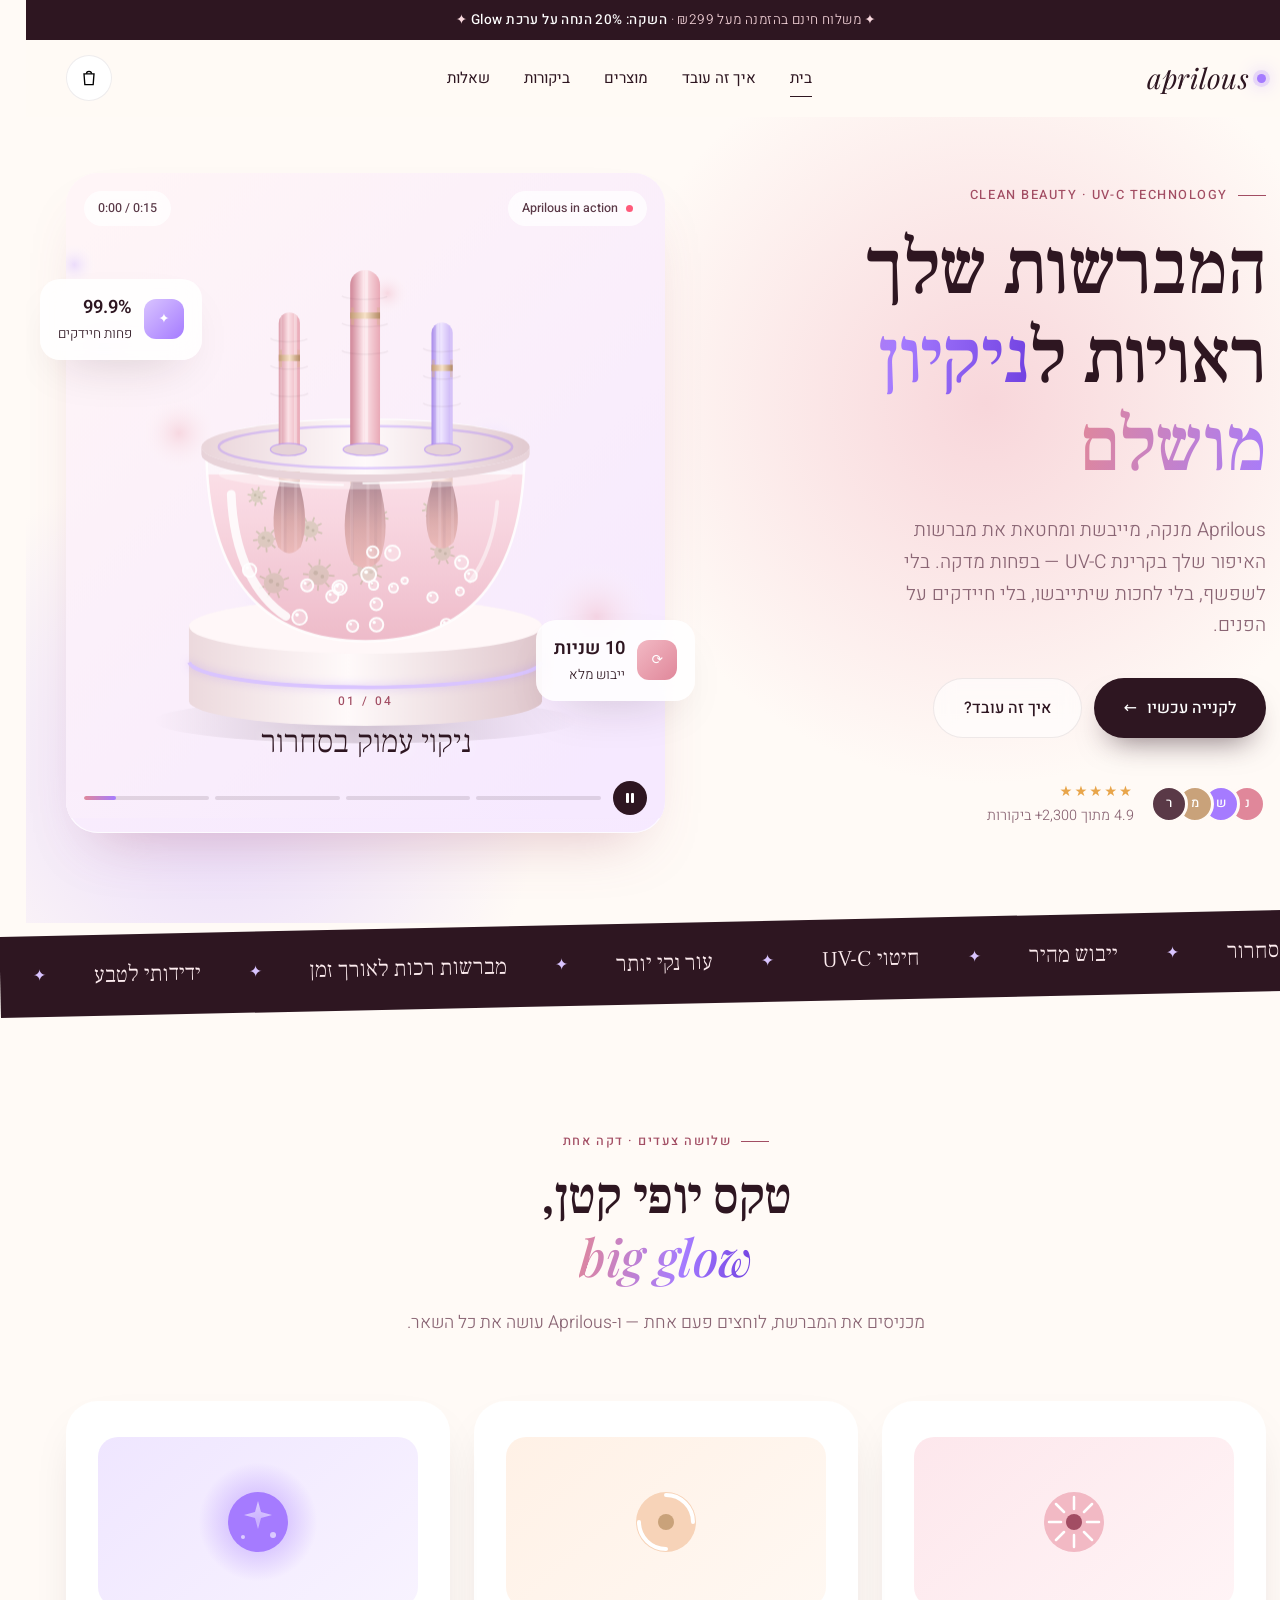
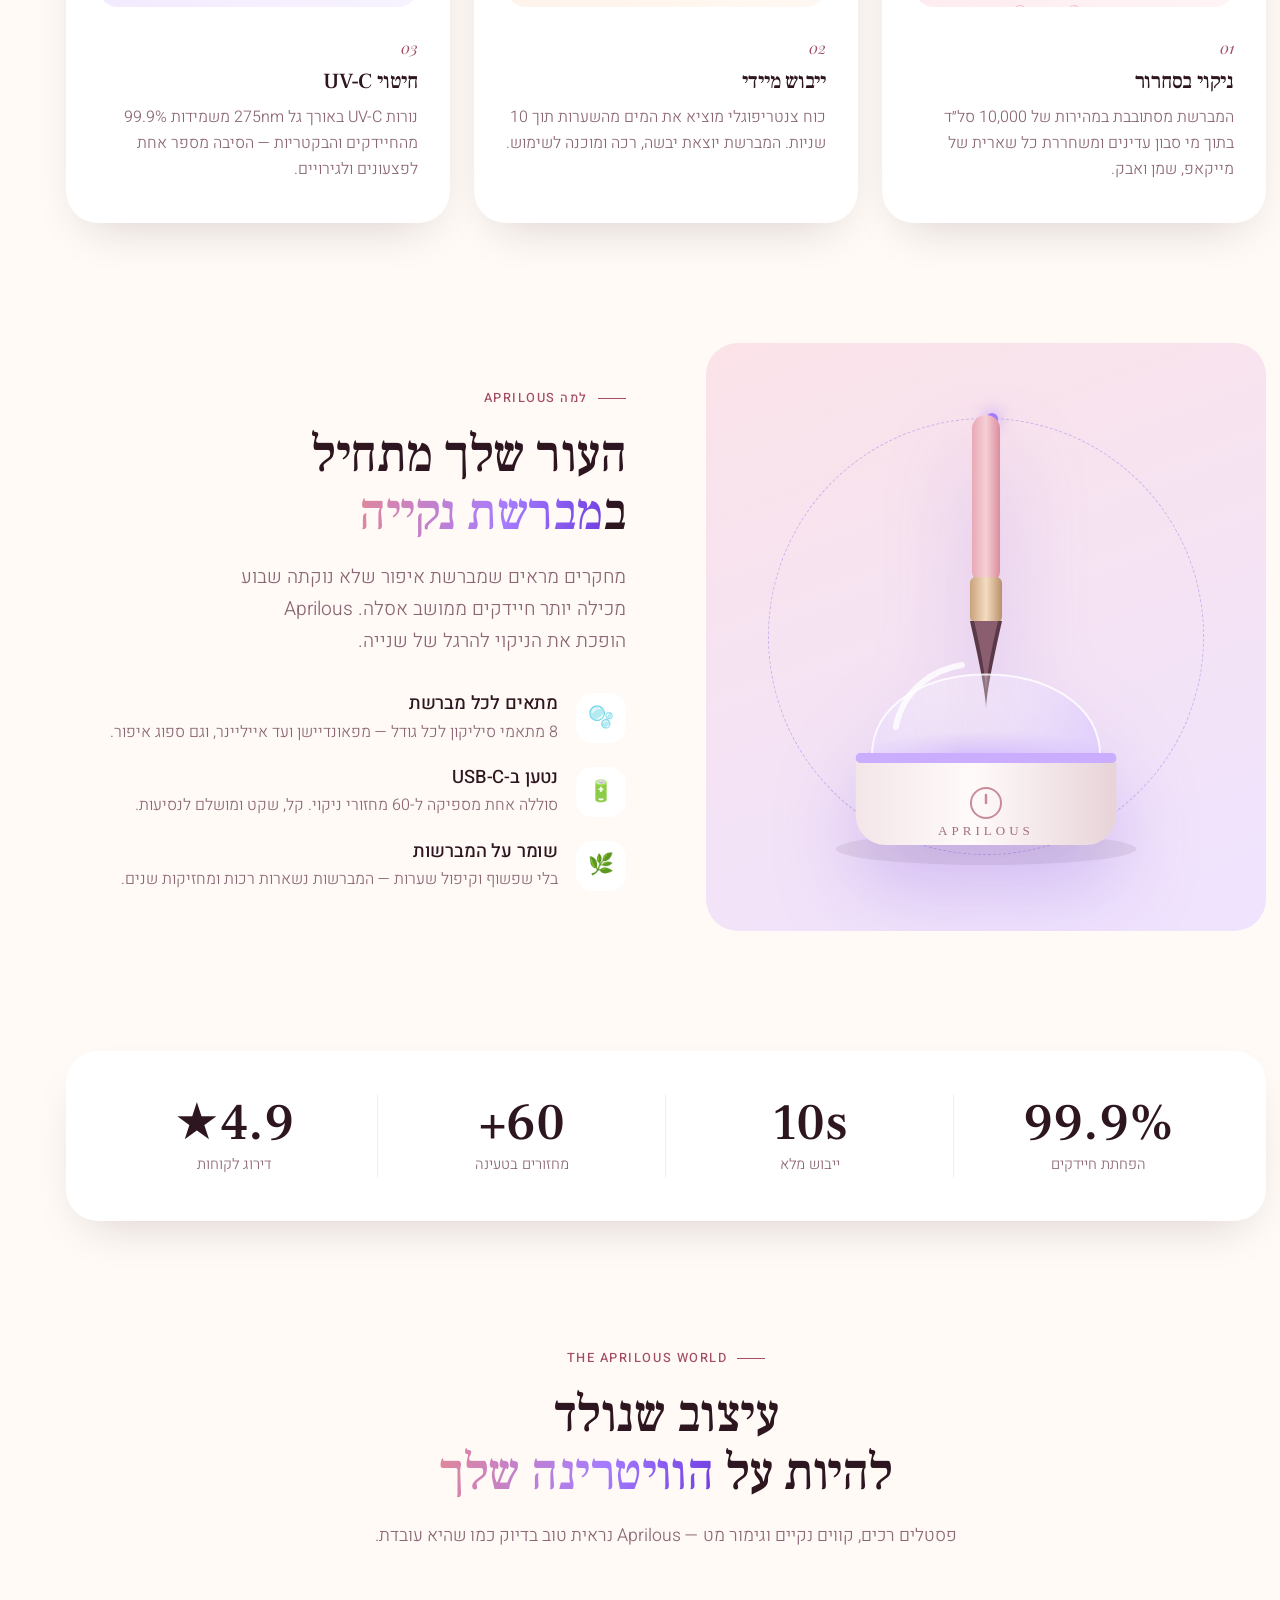
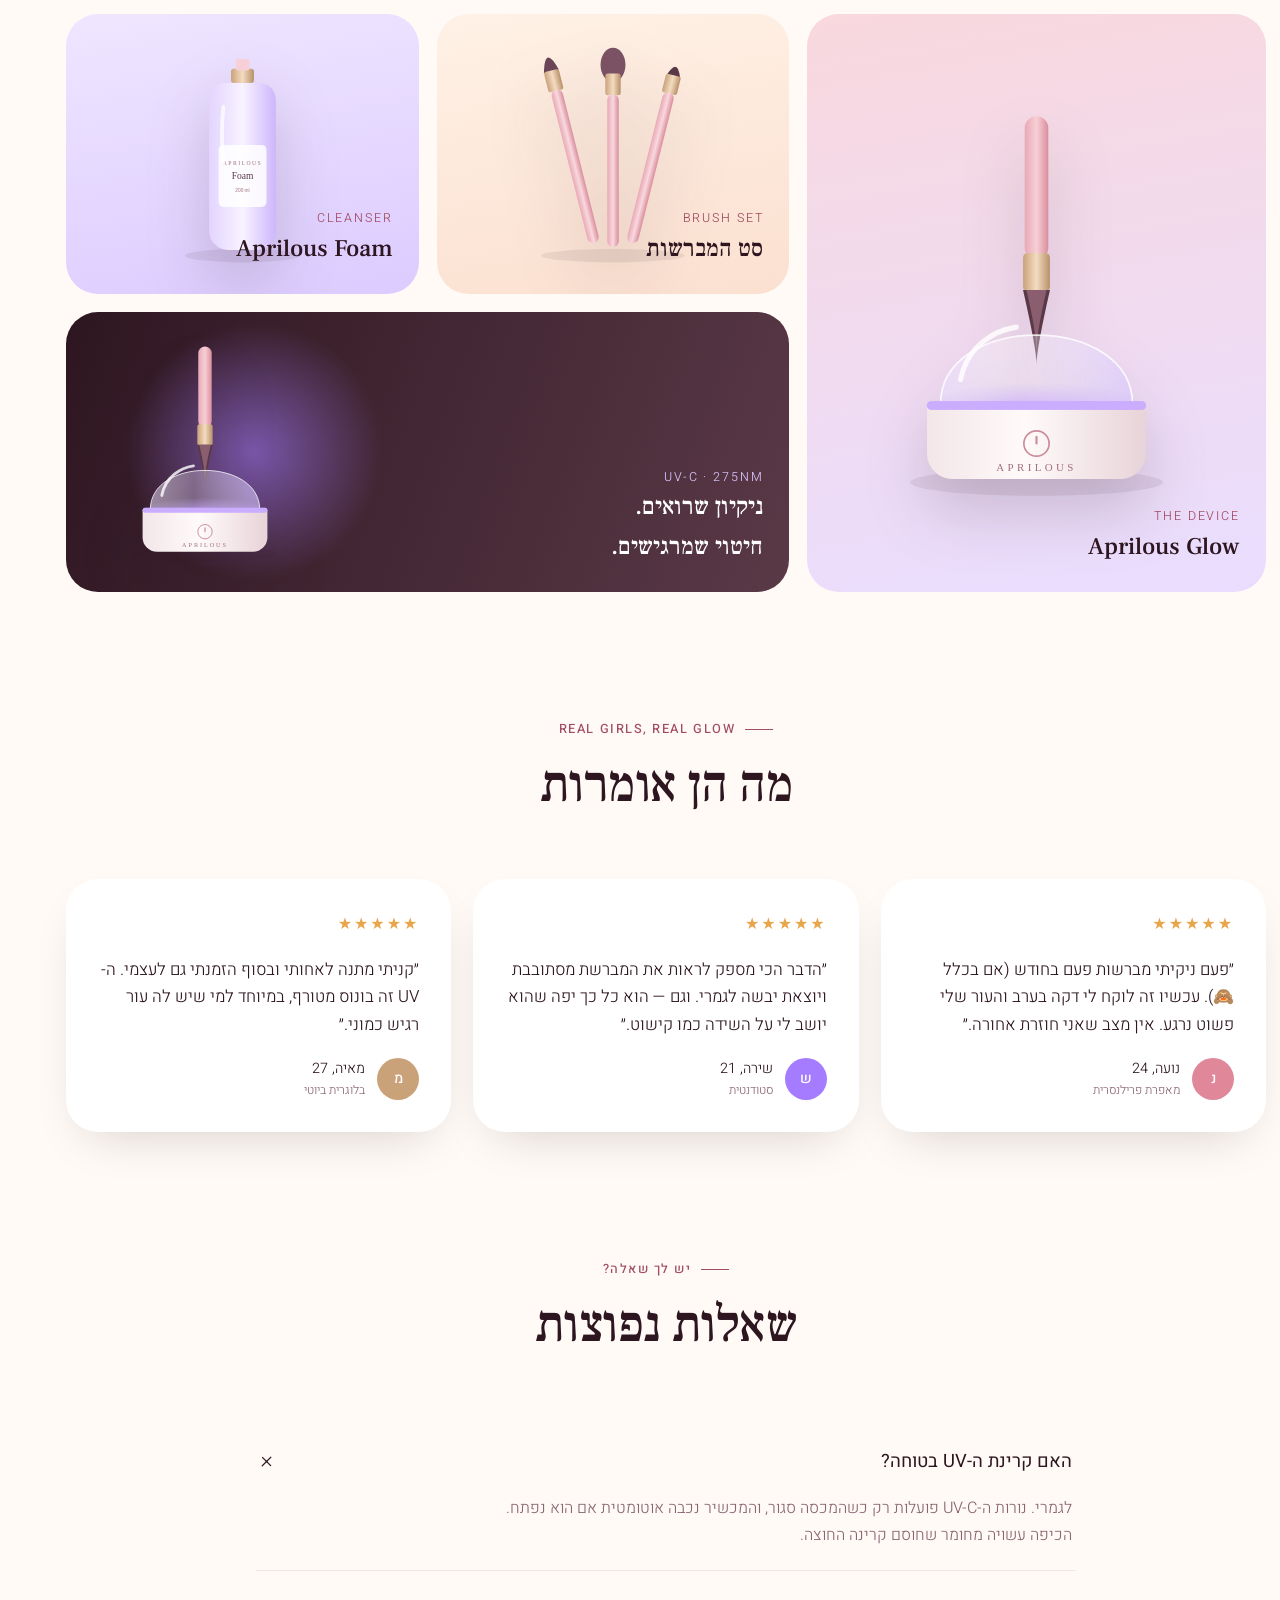
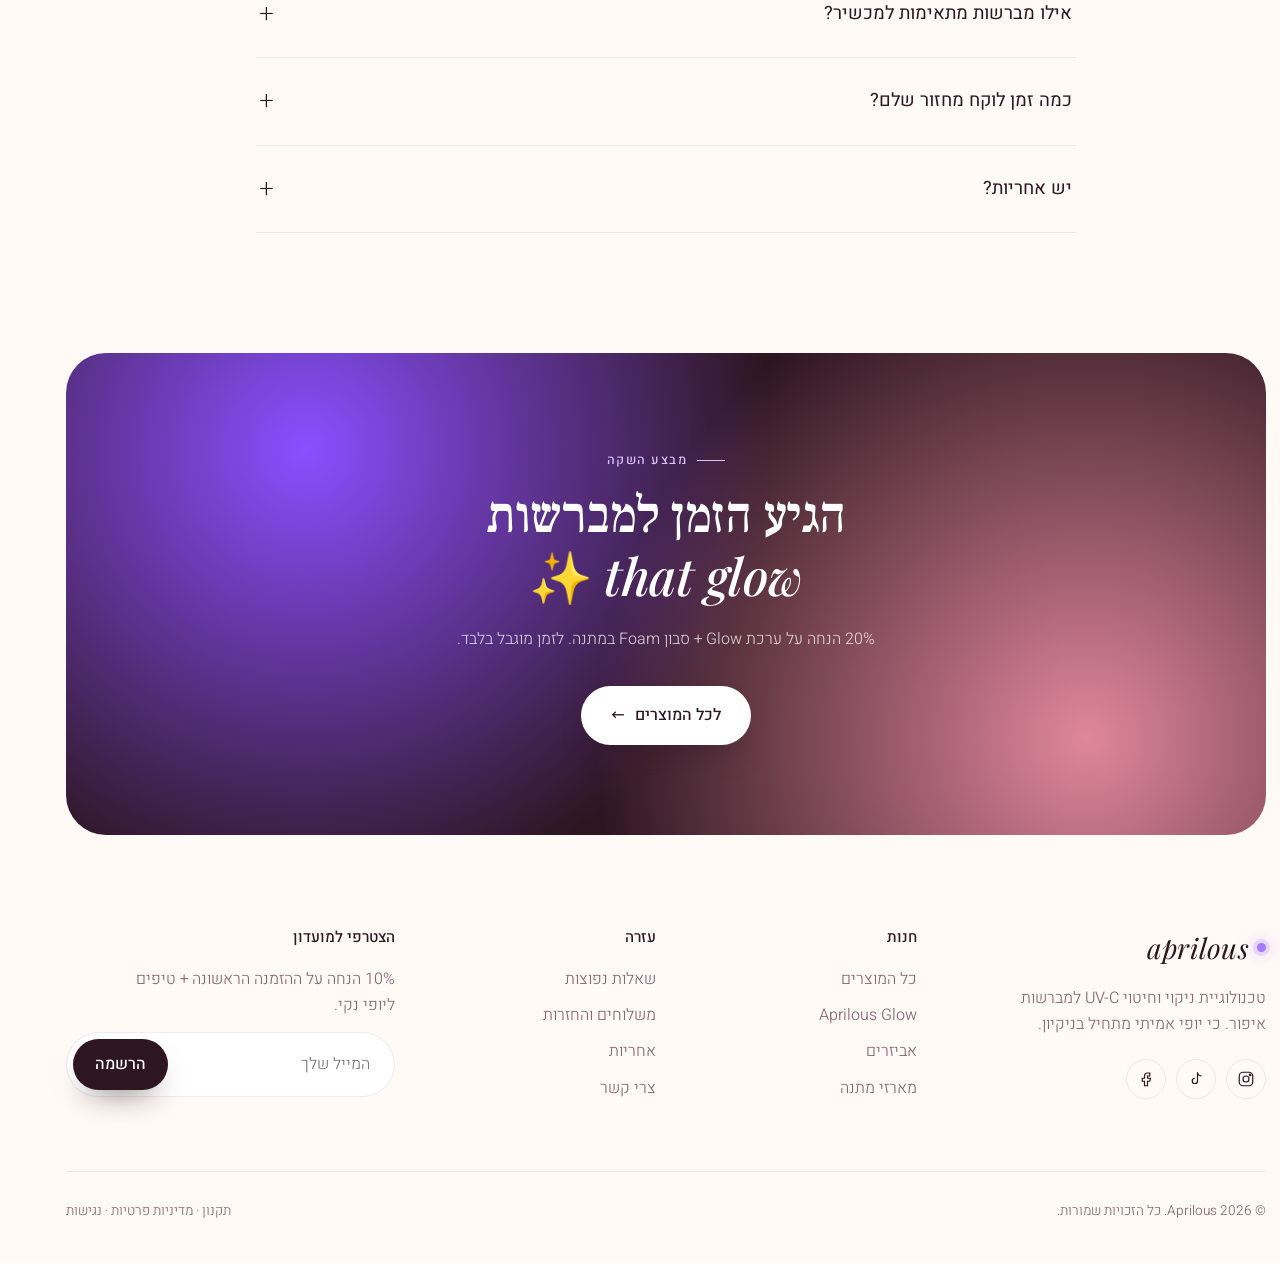
==== index.html @ 26a60d31 "Build Aprilous brand website: home page with animated brush film, products page with cart Co-Authore" ====
<!doctype html>
<html lang="he" dir="rtl">
<head>
  <meta charset="utf-8">
  <meta name="viewport" content="width=device-width, initial-scale=1">
  <title>Aprilous — ניקוי וחיטוי UV למברשות איפור</title>
  <meta name="description" content="Aprilous — המכשיר החכם שמנקה, מייבש ומחטא את מברשות האיפור שלך בקרינת UV-C תוך דקה. 99.9% פחות חיידקים, עור נקי וזוהר.">
  <meta name="theme-color" content="#fffaf6">
  <meta property="og:title" content="Aprilous — מברשות נקיות. עור זוהר.">
  <meta property="og:description" content="ניקוי, ייבוש וחיטוי UV-C למברשות האיפור שלך — בפחות מדקה.">
  <link rel="icon" href="data:image/svg+xml,<svg xmlns='http://www.w3.org/2000/svg' viewBox='0 0 32 32'><circle cx='16' cy='16' r='16' fill='%232e1621'/><text x='16' y='22' text-anchor='middle' font-family='Georgia' font-style='italic' font-size='18' fill='%23f9d8de'>a</text></svg>">
  <link rel="preconnect" href="https://fonts.googleapis.com">
  <link rel="preconnect" href="https://fonts.gstatic.com" crossorigin>
  <link href="https://fonts.googleapis.com/css2?family=Frank+Ruhl+Libre:wght@400;500;700&family=Heebo:wght@300;400;500;600&family=Playfair+Display:ital,wght@1,400;1,500&display=swap" rel="stylesheet">
  <link rel="stylesheet" href="assets/css/style.css">
</head>
<body>

  <div class="announce">✦ משלוח חינם בהזמנה מעל ₪299 · <strong>השקה: 20% הנחה על ערכת Glow</strong> ✦</div>

  <header class="nav">
    <div class="container nav-inner">
      <a href="index.html" class="logo" aria-label="Aprilous — דף הבית"><span class="logo-dot"></span>aprilous</a>
      <nav class="nav-links" aria-label="ניווט ראשי">
        <a href="index.html" aria-current="page">בית</a>
        <a href="#how">איך זה עובד</a>
        <a href="products.html">מוצרים</a>
        <a href="#reviews">ביקורות</a>
        <a href="#faq">שאלות</a>
      </nav>
      <div class="nav-actions">
        <button class="icon-btn" data-open-cart aria-label="פתיחת סל הקניות">
          <svg width="20" height="20" viewBox="0 0 24 24" fill="none" stroke="currentColor" stroke-width="1.6"><path d="M6 7h12l-1 13H7L6 7Z"/><path d="M9 7a3 3 0 0 1 6 0"/></svg>
          <span class="cart-count">0</span>
        </button>
        <button class="icon-btn menu-toggle" aria-label="תפריט" aria-expanded="false">
          <svg width="20" height="20" viewBox="0 0 24 24" fill="none" stroke="currentColor" stroke-width="1.6"><path d="M4 8h16M4 16h16"/></svg>
        </button>
      </div>
    </div>
  </header>

  <main>
    <!-- ================= HERO ================= -->
    <section class="hero">
      <div class="container hero-grid">
        <div class="hero-copy">
          <span class="eyebrow reveal">Clean beauty · UV-C technology</span>
          <h1 class="reveal d1">המברשות שלך<br>ראויות ל<span class="gradient-text">ניקיון מושלם</span></h1>
          <p class="lead reveal d2">Aprilous מנקה, מייבשת ומחטאת את מברשות האיפור שלך בקרינת UV-C — בפחות מדקה. בלי לשפשף, בלי לחכות שיתייבשו, בלי חיידקים על הפנים.</p>
          <div class="hero-cta reveal d3">
            <a href="products.html" class="btn btn-primary">לקנייה עכשיו <span class="arrow">←</span></a>
            <a href="#how" class="btn btn-ghost">איך זה עובד?</a>
          </div>
          <div class="hero-proof reveal d3">
            <div class="avatars">
              <span style="background:#e0879a">נ</span><span style="background:#a57bff">ש</span><span style="background:#c9a27a">מ</span><span style="background:#5a3947">ר</span>
            </div>
            <div><span class="stars">★★★★★</span><br>4.9 מתוך 2,300+ ביקורות</div>
          </div>
        </div>

        <div class="hero-visual reveal d2">
          <div class="player">
            <canvas id="heroFilm" aria-label="אנימציה: מברשות איפור מסתובבות בתוך מכשיר Aprilous — ניקוי, ייבוש וחיטוי UV" role="img"></canvas>
            <div class="player-top">
              <span class="chip"><span class="rec"></span>Aprilous in action</span>
              <span class="chip" id="filmTime" dir="ltr">0:00</span>
            </div>
            <div class="player-caption">
              <div class="step-no" dir="ltr">01 / 04</div>
              <div class="step-title">ניקוי עמוק בסחרור</div>
            </div>
            <div class="player-bar">
              <button class="play-btn" aria-label="השהיית הסרטון"></button>
              <div class="segments" dir="ltr">
                <button aria-label="שלב 1: ניקוי"><i></i></button>
                <button aria-label="שלב 2: ייבוש"><i></i></button>
                <button aria-label="שלב 3: חיטוי UV"><i></i></button>
                <button aria-label="שלב 4: מוכנה"><i></i></button>
              </div>
            </div>
          </div>
          <div class="float-card a"><span class="ico">✦</span><div><b>99.9%</b>פחות חיידקים</div></div>
          <div class="float-card b"><span class="ico">⟳</span><div><b>10 שניות</b>ייבוש מלא</div></div>
        </div>
      </div>
    </section>

    <div class="marquee" aria-hidden="true">
      <div class="marquee-track">
        <span>ניקוי בסחרור</span><span>ייבוש מהיר</span><span>חיטוי UV-C</span><span>עור נקי יותר</span><span>מברשות רכות לאורך זמן</span><span>ידידותי לטבע</span>
        <span>ניקוי בסחרור</span><span>ייבוש מהיר</span><span>חיטוי UV-C</span><span>עור נקי יותר</span><span>מברשות רכות לאורך זמן</span><span>ידידותי לטבע</span>
      </div>
    </div>

    <!-- ================= HOW IT WORKS ================= -->
    <section class="section" id="how">
      <div class="container">
        <div class="section-head reveal">
          <span class="eyebrow">שלושה צעדים · דקה אחת</span>
          <h2>טקס יופי קטן,<br><span class="latin gradient-text">big glow</span></h2>
          <p>מכניסים את המברשת, לוחצים פעם אחת — ו-Aprilous עושה את כל השאר.</p>
        </div>
        <div class="steps">
          <article class="step reveal">
            <div class="step-visual bubbles">
              <svg class="spin-brush" viewBox="0 0 70 70" aria-hidden="true"><circle cx="35" cy="35" r="30" fill="#f2b9c4"/><g stroke="#fff" stroke-width="2.5" stroke-linecap="round"><path d="M35 10v12M35 48v12M10 35h12M48 35h12M17 17l8 8M45 45l8 8M53 17l-8 8M25 45l-8 8"/></g><circle cx="35" cy="35" r="8" fill="#a24d63"/></svg>
              <i></i><i></i><i></i><i></i>
            </div>
            <span class="num">01</span>
            <h3>ניקוי בסחרור</h3>
            <p>המברשת מסתובבת במהירות של 10,000 סל״ד בתוך מי סבון עדינים ומשחררת כל שארית של מייקאפ, שמן ואבק.</p>
          </article>
          <article class="step reveal d1">
            <div class="step-visual drops">
              <svg class="spin-brush" viewBox="0 0 70 70" aria-hidden="true"><circle cx="35" cy="35" r="30" fill="#f7d3b8"/><path d="M35 8a27 27 0 0 1 27 27" stroke="#fff" stroke-width="4" fill="none" stroke-linecap="round"/><path d="M35 62A27 27 0 0 1 8 35" stroke="#fff" stroke-width="4" fill="none" stroke-linecap="round"/><circle cx="35" cy="35" r="8" fill="#c9a27a"/></svg>
              <i></i><i></i><i></i><i></i><i></i>
            </div>
            <span class="num">02</span>
            <h3>ייבוש מיידי</h3>
            <p>כוח צנטריפוגלי מוציא את המים מהשערות תוך 10 שניות. המברשת יוצאת יבשה, רכה ומוכנה לשימוש.</p>
          </article>
          <article class="step reveal d2">
            <div class="step-visual">
              <span class="uv-glow"></span>
              <svg class="spin-brush slow" viewBox="0 0 70 70" aria-hidden="true"><circle cx="35" cy="35" r="30" fill="#a57bff"/><g fill="#fff"><path d="M35 14l3 11 11 3-11 3-3 11-3-11-11-3 11-3z"/><circle cx="50" cy="48" r="3"/><circle cx="20" cy="50" r="2"/></g></svg>
            </div>
            <span class="num">03</span>
            <h3>חיטוי UV-C</h3>
            <p>נורות UV-C באורך גל 275nm משמידות 99.9% מהחיידקים והבקטריות — הסיבה מספר אחת לפצעונים ולגירויים.</p>
          </article>
        </div>
      </div>
    </section>

    <!-- ================= SPLIT FEATURE ================= -->
    <section class="section" style="padding-top:0">
      <div class="container split">
        <div class="split-media reveal">
          <span class="ring"></span>
          <img src="assets/img/device.svg" alt="מכשיר Aprilous בצבע ורוד פודרה עם כיפת זכוכית וטבעת UV סגולה" width="400" height="480">
        </div>
        <div class="reveal d1">
          <span class="eyebrow">למה Aprilous</span>
          <h2 style="margin:16px 0 18px">העור שלך מתחיל<br>ב<span class="gradient-text">מברשת נקייה</span></h2>
          <p class="lead">מחקרים מראים שמברשת איפור שלא נוקתה שבוע מכילה יותר חיידקים ממושב אסלה. Aprilous הופכת את הניקוי להרגל של שנייה.</p>
          <ul class="feature-list">
            <li><span class="ico">🫧</span><div><h3>מתאים לכל מברשת</h3><p>8 מתאמי סיליקון לכל גודל — מפאונדיישן ועד אייליינר, וגם ספוג איפור.</p></div></li>
            <li><span class="ico">🔋</span><div><h3>נטען ב-USB-C</h3><p>סוללה אחת מספיקה ל-60 מחזורי ניקוי. קל, שקט ומושלם לנסיעות.</p></div></li>
            <li><span class="ico">🌿</span><div><h3>שומר על המברשות</h3><p>בלי שפשוף וקיפול שערות — המברשות נשארות רכות ומחזיקות שנים.</p></div></li>
          </ul>
        </div>
      </div>
    </section>

    <!-- ================= STATS ================= -->
    <section class="container reveal">
      <div class="stats">
        <div class="stat"><b data-count="99.9" data-suffix="%">0%</b><span>הפחתת חיידקים</span></div>
        <div class="stat"><b data-count="10" data-suffix="s">0s</b><span>ייבוש מלא</span></div>
        <div class="stat"><b data-count="60" data-suffix="+">0+</b><span>מחזורים בטעינה</span></div>
        <div class="stat"><b data-count="4.9" data-suffix="★">0★</b><span>דירוג לקוחות</span></div>
      </div>
    </section>

    <!-- ================= GALLERY ================= -->
    <section class="section" id="gallery">
      <div class="container">
        <div class="section-head reveal">
          <span class="eyebrow">The Aprilous world</span>
          <h2>עיצוב שנולד<br>להיות על <span class="gradient-text">הוויטרינה שלך</span></h2>
          <p>פסטלים רכים, קווים נקיים וגימור מט — Aprilous נראית טוב בדיוק כמו שהיא עובדת.</p>
        </div>
        <div class="gallery">
          <a href="products.html" class="tile big reveal">
            <img src="assets/img/device.svg" alt="מכשיר Aprilous" loading="lazy" width="400" height="480">
            <div class="label"><small>The device</small><strong>Aprilous Glow</strong></div>
          </a>
          <a href="products.html" class="tile t2 reveal d1">
            <img src="assets/img/brushes.svg" alt="סט מברשות Aprilous" loading="lazy" width="400" height="480">
            <div class="label"><small>Brush set</small><strong>סט המברשות</strong></div>
          </a>
          <a href="products.html" class="tile t3 reveal d2">
            <img src="assets/img/cleanser.svg" alt="סבון ניקוי Aprilous Foam" loading="lazy" width="400" height="480">
            <div class="label"><small>Cleanser</small><strong>Aprilous Foam</strong></div>
          </a>
          <a href="products.html" class="tile t4 reveal d1">
            <span class="uv-glow"></span>
            <img src="assets/img/device.svg" alt="" loading="lazy" width="400" height="480">
            <div class="label"><small>UV-C · 275nm</small><strong>ניקיון שרואים.<br>חיטוי שמרגישים.</strong></div>
          </a>
        </div>
      </div>
    </section>

    <!-- ================= REVIEWS ================= -->
    <section class="section" id="reviews" style="padding-top:0">
      <div class="container">
        <div class="section-head reveal">
          <span class="eyebrow">Real girls, real glow</span>
          <h2>מה הן אומרות</h2>
        </div>
        <div class="reviews">
          <article class="review reveal">
            <span class="stars">★★★★★</span>
            <p>״פעם ניקיתי מברשות פעם בחודש (אם בכלל 🙈). עכשיו זה לוקח לי דקה בערב והעור שלי פשוט נרגע. אין מצב שאני חוזרת אחורה.״</p>
            <footer><span class="av" style="background:#e0879a">נ</span><div>נועה, 24<small>מאפרת פרילנסרית</small></div></footer>
          </article>
          <article class="review reveal d1">
            <span class="stars">★★★★★</span>
            <p>״הדבר הכי מספק לראות את המברשת מסתובבת ויוצאת יבשה לגמרי. וגם — הוא כל כך יפה שהוא יושב לי על השידה כמו קישוט.״</p>
            <footer><span class="av" style="background:#a57bff">ש</span><div>שירה, 21<small>סטודנטית</small></div></footer>
          </article>
          <article class="review reveal d2">
            <span class="stars">★★★★★</span>
            <p>״קניתי מתנה לאחותי ובסוף הזמנתי גם לעצמי. ה-UV זה בונוס מטורף, במיוחד למי שיש לה עור רגיש כמוני.״</p>
            <footer><span class="av" style="background:#c9a27a">מ</span><div>מאיה, 27<small>בלוגרית ביוטי</small></div></footer>
          </article>
        </div>
      </div>
    </section>

    <!-- ================= FAQ ================= -->
    <section class="section" id="faq" style="padding-top:0">
      <div class="container">
        <div class="section-head reveal">
          <span class="eyebrow">יש לך שאלה?</span>
          <h2>שאלות נפוצות</h2>
        </div>
        <div class="faq reveal">
          <details open>
            <summary>האם קרינת ה-UV בטוחה?</summary>
            <p>לגמרי. נורות ה-UV-C פועלות רק כשהמכסה סגור, והמכשיר נכבה אוטומטית אם הוא נפתח. הכיפה עשויה מחומר שחוסם קרינה החוצה.</p>
          </details>
          <details>
            <summary>אילו מברשות מתאימות למכשיר?</summary>
            <p>כמעט כל מברשת — בזכות 8 מתאמי הסיליקון המצורפים, בקטרים של 3–18 מ״מ. מתאים גם לשערות טבעיות וגם לסינטטיות.</p>
          </details>
          <details>
            <summary>כמה זמן לוקח מחזור שלם?</summary>
            <p>ניקוי של 15 שניות, ייבוש של 10 שניות וחיטוי UV של 30 שניות — פחות מדקה לכל מברשת.</p>
          </details>
          <details>
            <summary>יש אחריות?</summary>
            <p>כן, שנתיים אחריות מלאה ו-30 יום להחזרה אם לא התאהבת.</p>
          </details>
        </div>
      </div>
    </section>

    <!-- ================= CTA ================= -->
    <section class="container reveal">
      <div class="cta-band">
        <span class="eyebrow">מבצע השקה</span>
        <h2>הגיע הזמן למברשות<br><span class="latin">that glow</span> ✨</h2>
        <p>20% הנחה על ערכת Glow + סבון Foam במתנה. לזמן מוגבל בלבד.</p>
        <a href="products.html" class="btn btn-primary">לכל המוצרים <span class="arrow">←</span></a>
      </div>
    </section>
  </main>

  <footer class="footer">
    <div class="container">
      <div class="footer-grid">
        <div>
          <a href="index.html" class="logo"><span class="logo-dot"></span>aprilous</a>
          <p class="about">טכנולוגיית ניקוי וחיטוי UV-C למברשות איפור. כי יופי אמיתי מתחיל בניקיון.</p>
          <div class="socials">
            <a href="#" aria-label="Instagram"><svg width="18" height="18" viewBox="0 0 24 24" fill="none" stroke="currentColor" stroke-width="1.6"><rect x="3" y="3" width="18" height="18" rx="5"/><circle cx="12" cy="12" r="4"/><circle cx="17.5" cy="6.5" r="1" fill="currentColor"/></svg></a>
            <a href="#" aria-label="TikTok"><svg width="18" height="18" viewBox="0 0 24 24" fill="none" stroke="currentColor" stroke-width="1.6"><path d="M14 3v11.5a3.5 3.5 0 1 1-3.5-3.5M14 3c.5 3 2.5 5 5.5 5"/></svg></a>
            <a href="#" aria-label="Facebook"><svg width="18" height="18" viewBox="0 0 24 24" fill="none" stroke="currentColor" stroke-width="1.6"><path d="M14 8h3V4h-3a4 4 0 0 0-4 4v3H7v4h3v6h4v-6h3l1-4h-4V8Z"/></svg></a>
          </div>
        </div>
        <div>
          <h4>חנות</h4>
          <ul><li><a href="products.html">כל המוצרים</a></li><li><a href="products.html">Aprilous Glow</a></li><li><a href="products.html">אביזרים</a></li><li><a href="products.html">מארזי מתנה</a></li></ul>
        </div>
        <div>
          <h4>עזרה</h4>
          <ul><li><a href="#faq">שאלות נפוצות</a></li><li><a href="#">משלוחים והחזרות</a></li><li><a href="#">אחריות</a></li><li><a href="#">צרי קשר</a></li></ul>
        </div>
        <div>
          <h4>הצטרפי למועדון</h4>
          <p class="about" style="margin:0 0 14px">10% הנחה על ההזמנה הראשונה + טיפים ליופי נקי.</p>
          <form class="newsletter">
            <input type="email" required placeholder="המייל שלך" aria-label="כתובת מייל">
            <button class="btn btn-primary" type="submit">הרשמה</button>
          </form>
        </div>
      </div>
      <div class="footer-bottom">
        <span>© 2026 Aprilous. כל הזכויות שמורות.</span>
        <span>תקנון · מדיניות פרטיות · נגישות</span>
      </div>
    </div>
  </footer>

  <script src="assets/js/main.js" defer></script>
  <script src="assets/js/hero-film.js" defer></script>
</body>
</html>
---- assets/css/style.css ----
/* ==========================================================
   APRILOUS — design tokens
   ========================================================== */
:root {
  --blush-50: #fff7f8;
  --blush-100: #fdecef;
  --blush-200: #f9d8de;
  --blush-300: #f2b9c4;
  --blush-500: #e0879a;
  --rose-700: #a24d63;
  --plum-900: #2e1621;
  --plum-700: #5a3947;
  --plum-500: #8a6574;
  --uv-300: #d9c4ff;
  --uv-500: #a57bff;
  --uv-700: #6f3fe0;
  --gold: #d6b08a;
  --cream: #fffaf6;

  --bg: var(--cream);
  --ink: var(--plum-900);
  --ink-soft: var(--plum-500);
  --card: #ffffff;
  --line: rgba(46, 22, 33, 0.08);

  --radius-lg: 32px;
  --radius-md: 20px;
  --radius-sm: 12px;
  --shadow-soft: 0 30px 60px -30px rgba(162, 77, 99, 0.35);
  --shadow-card: 0 20px 50px -25px rgba(46, 22, 33, 0.25);
  --ease: cubic-bezier(.2, .8, .2, 1);

  --font-body: "Heebo", system-ui, sans-serif;
  --font-display: "Frank Ruhl Libre", "Heebo", serif;
  --font-latin: "Playfair Display", Georgia, serif;
}

*,
*::before,
*::after { box-sizing: border-box; }

html { scroll-behavior: smooth; -webkit-text-size-adjust: 100%; }

body {
  margin: 0;
  font-family: var(--font-body);
  font-weight: 300;
  color: var(--ink);
  background: var(--bg);
  line-height: 1.65;
  overflow-x: hidden;
  -webkit-font-smoothing: antialiased;
}

img, svg, canvas { display: block; max-width: 100%; }
a { color: inherit; text-decoration: none; }
button { font: inherit; cursor: pointer; }

.container { width: min(1200px, 100% - 32px); margin-inline: auto; }

.eyebrow {
  display: inline-flex;
  align-items: center;
  gap: 10px;
  font-size: .8rem;
  font-weight: 500;
  letter-spacing: .12em;
  text-transform: uppercase;
  color: var(--rose-700);
}
.eyebrow::before {
  content: "";
  width: 28px;
  height: 1px;
  background: currentColor;
}

h1, h2, h3 {
  font-family: var(--font-display);
  font-weight: 500;
  line-height: 1.15;
  margin: 0;
  letter-spacing: -.01em;
}
h1 { font-size: clamp(2.6rem, 6vw, 5rem); }
h2 { font-size: clamp(2rem, 4vw, 3.2rem); }
h3 { font-size: 1.35rem; }
.latin { font-family: var(--font-latin); font-style: italic; }
.gradient-text {
  background: linear-gradient(100deg, var(--blush-500), var(--uv-500) 60%, var(--uv-700));
  -webkit-background-clip: text;
  background-clip: text;
  color: transparent;
}
.lead { font-size: clamp(1.05rem, 1.6vw, 1.2rem); color: var(--ink-soft); max-width: 36ch; }

/* ---------- buttons ---------- */
.btn {
  display: inline-flex;
  align-items: center;
  justify-content: center;
  gap: 10px;
  padding: 16px 30px;
  border-radius: 999px;
  border: 0;
  font-weight: 500;
  font-size: 1rem;
  transition: transform .4s var(--ease), box-shadow .4s var(--ease), background .3s;
  white-space: nowrap;
}
.btn-primary {
  background: var(--plum-900);
  color: #fff;
  box-shadow: 0 16px 30px -14px rgba(46, 22, 33, .6);
}
.btn-primary:hover { transform: translateY(-3px); box-shadow: 0 22px 40px -16px rgba(111, 63, 224, .6); background: #3d1d2c; }
.btn-ghost {
  background: rgba(255, 255, 255, .6);
  color: var(--ink);
  border: 1px solid var(--line);
  backdrop-filter: blur(10px);
}
.btn-ghost:hover { background: #fff; transform: translateY(-3px); }
.btn .arrow { transition: transform .4s var(--ease); }
.btn:hover .arrow { transform: translateX(-5px); }

/* ---------- announcement + nav ---------- */
.announce {
  background: var(--plum-900);
  color: var(--blush-200);
  font-size: .85rem;
  text-align: center;
  padding: 9px 16px;
  letter-spacing: .03em;
}
.announce strong { color: #fff; font-weight: 500; }

.nav {
  position: sticky;
  top: 0;
  z-index: 50;
  background: rgba(255, 250, 246, .72);
  backdrop-filter: saturate(160%) blur(16px);
  border-bottom: 1px solid transparent;
  transition: border-color .3s, background .3s;
}
.nav.scrolled { border-color: var(--line); background: rgba(255, 250, 246, .9); }
.nav-inner {
  display: flex;
  align-items: center;
  justify-content: space-between;
  height: 76px;
  gap: 16px;
}
.logo {
  font-family: var(--font-latin);
  font-size: 1.75rem;
  font-style: italic;
  letter-spacing: .01em;
  display: inline-flex;
  align-items: center;
  gap: 8px;
}
.logo-dot {
  width: 9px; height: 9px; border-radius: 50%;
  background: var(--uv-500);
  box-shadow: 0 0 0 4px rgba(165, 123, 255, .2), 0 0 18px var(--uv-500);
}
.nav-links { display: flex; gap: 34px; font-size: .95rem; font-weight: 400; }
.nav-links a { position: relative; padding: 4px 0; }
.nav-links a::after {
  content: ""; position: absolute; inset-inline: 0; bottom: -2px; height: 1px;
  background: var(--ink); transform: scaleX(0); transition: transform .4s var(--ease);
}
.nav-links a:hover::after, .nav-links a[aria-current="page"]::after { transform: scaleX(1); }
.nav-actions { display: flex; align-items: center; gap: 10px; }
.icon-btn {
  position: relative;
  width: 46px; height: 46px; border-radius: 50%;
  display: grid; place-items: center;
  background: #fff; border: 1px solid var(--line);
  transition: transform .3s var(--ease);
}
.icon-btn:hover { transform: scale(1.06); }
.cart-count {
  position: absolute; top: -4px; left: -4px;
  min-width: 20px; height: 20px; padding: 0 5px;
  border-radius: 999px;
  background: var(--uv-500); color: #fff;
  font-size: .72rem; font-weight: 500;
  display: grid; place-items: center;
  transform: scale(0); transition: transform .4s var(--ease);
}
.cart-count.show { transform: scale(1); }
.cart-count.bump { animation: bump .5s var(--ease); }
@keyframes bump { 50% { transform: scale(1.5); } }
.menu-toggle { display: none; }

/* ==========================================================
   HERO
   ========================================================== */
.hero {
  position: relative;
  padding: 56px 0 90px;
  overflow: hidden;
}
.hero::before {
  content: "";
  position: absolute;
  inset: -20% -10% auto auto;
  width: 70vw; height: 70vw;
  background: radial-gradient(circle, rgba(242, 185, 196, .55), transparent 60%);
  z-index: -1;
}
.hero::after {
  content: "";
  position: absolute;
  inset: auto auto -30% -15%;
  width: 60vw; height: 60vw;
  background: radial-gradient(circle, rgba(217, 196, 255, .6), transparent 60%);
  z-index: -1;
}
.hero-grid {
  display: grid;
  grid-template-columns: 1fr 1.1fr;
  gap: 56px;
  align-items: center;
}
.hero h1 { margin: 20px 0 24px; }
.hero-cta { display: flex; gap: 12px; flex-wrap: wrap; margin-top: 36px; }
.hero-proof {
  display: flex; align-items: center; gap: 16px;
  margin-top: 42px; font-size: .9rem; color: var(--ink-soft);
}
.avatars { display: flex; }
.avatars span {
  width: 38px; height: 38px; border-radius: 50%;
  border: 3px solid var(--cream);
  margin-inline-start: -12px;
  display: grid; place-items: center;
  font-size: .8rem; font-weight: 500; color: #fff;
}
.avatars span:first-child { margin-inline-start: 0; }
.stars { color: #e8a54a; letter-spacing: 2px; }

/* ---------- the "video" player ---------- */
.player {
  position: relative;
  border-radius: var(--radius-lg);
  overflow: hidden;
  aspect-ratio: 4 / 4.4;
  background: linear-gradient(160deg, #fff5f7 0%, #f6e9ff 100%);
  box-shadow: var(--shadow-soft), inset 0 0 0 1px rgba(255, 255, 255, .8);
  isolation: isolate;
}
.player canvas { width: 100%; height: 100%; }
.player-top {
  position: absolute; top: 18px; inset-inline: 18px;
  display: flex; justify-content: space-between; align-items: center;
  pointer-events: none;
}
.chip {
  display: inline-flex; align-items: center; gap: 8px;
  padding: 7px 14px;
  border-radius: 999px;
  background: rgba(255, 255, 255, .75);
  backdrop-filter: blur(10px);
  font-size: .78rem; font-weight: 500;
  color: var(--plum-700);
}
.chip .rec { width: 7px; height: 7px; border-radius: 50%; background: #ff5a7a; animation: blink 1.4s infinite; }
@keyframes blink { 50% { opacity: .2; } }
.player-caption {
  position: absolute; bottom: 64px; inset-inline: 24px;
  text-align: center; pointer-events: none;
}
.player-caption .step-no { font-size: .75rem; letter-spacing: .2em; color: var(--rose-700); font-weight: 500; }
.player-caption .step-title {
  font-family: var(--font-display); font-size: clamp(1.4rem, 2.6vw, 2rem);
  margin-top: 4px; text-shadow: 0 1px 12px rgba(255, 255, 255, .9); transition: opacity .5s, transform .5s var(--ease);
}
.player-caption.swap .step-title { opacity: 0; transform: translateY(10px); }
.player-bar {
  position: absolute; bottom: 18px; inset-inline: 18px;
  display: flex; align-items: center; gap: 12px;
}
.play-btn {
  width: 34px; height: 34px; flex: none; border-radius: 50%;
  border: 0; background: var(--plum-900); color: #fff;
  display: grid; place-items: center;
}
.segments { flex: 1; display: flex; gap: 6px; }
.segments button {
  flex: 1; height: 4px; padding: 0; border: 0; border-radius: 4px;
  background: rgba(46, 22, 33, .12); overflow: hidden; position: relative;
}
.segments button i {
  position: absolute; inset: 0; width: 0;
  background: linear-gradient(90deg, var(--blush-500), var(--uv-500));
  border-radius: inherit;
}
.float-card {
  position: absolute;
  background: rgba(255, 255, 255, .85);
  backdrop-filter: blur(14px);
  border-radius: var(--radius-md);
  padding: 14px 18px;
  box-shadow: var(--shadow-card);
  font-size: .85rem;
  display: flex; align-items: center; gap: 12px;
  animation: floaty 6s ease-in-out infinite;
  z-index: 2;
}
.float-card b { display: block; font-size: 1.15rem; font-weight: 600; font-family: var(--font-body); }
.float-card .ico {
  width: 40px; height: 40px; border-radius: 12px; display: grid; place-items: center;
  background: linear-gradient(135deg, var(--uv-300), var(--uv-500)); color: #fff;
}
.float-card.a { top: 16%; inset-inline-end: -26px; }
.float-card.b { bottom: 20%; inset-inline-start: -30px; animation-delay: -3s; }
.float-card.b .ico { background: linear-gradient(135deg, var(--blush-300), var(--blush-500)); }
.hero-visual { position: relative; }
@keyframes floaty { 50% { transform: translateY(-12px); } }

/* ---------- marquee ---------- */
.marquee {
  background: var(--plum-900);
  color: var(--blush-100);
  padding: 22px 0;
  overflow: hidden;
  transform: rotate(-1.2deg);
  margin: 0 -2vw;
}
.marquee-track {
  display: flex; gap: 48px; width: max-content;
  animation: marquee 32s linear infinite;
  font-family: var(--font-display);
  font-size: 1.4rem;
}
.marquee-track span { display: inline-flex; align-items: center; gap: 48px; white-space: nowrap; }
.marquee-track span::after { content: "✦"; color: var(--uv-300); font-size: 1rem; }
@keyframes marquee { to { transform: translateX(50%); } }

/* ==========================================================
   SECTIONS
   ========================================================== */
section { position: relative; }
.section { padding: 120px 0; }
.section-head { text-align: center; max-width: 720px; margin: 0 auto 64px; }
.section-head h2 { margin: 16px 0 18px; }
.section-head p { color: var(--ink-soft); font-size: 1.1rem; margin: 0; }

/* how it works */
.steps { display: grid; grid-template-columns: repeat(3, 1fr); gap: 24px; counter-reset: step; }
.step {
  position: relative;
  background: var(--card);
  border-radius: var(--radius-lg);
  padding: 36px 32px 40px;
  box-shadow: var(--shadow-card);
  overflow: hidden;
  transition: transform .5s var(--ease);
}
.step:hover { transform: translateY(-8px); }
.step-visual {
  height: 170px; border-radius: var(--radius-md); margin-bottom: 28px;
  display: grid; place-items: center; position: relative; overflow: hidden;
}
.step:nth-child(1) .step-visual { background: linear-gradient(140deg, #fde7ec, #fff4f6); }
.step:nth-child(2) .step-visual { background: linear-gradient(140deg, #fff1e6, #fff8f2); }
.step:nth-child(3) .step-visual { background: linear-gradient(140deg, #efe6ff, #f8f3ff); }
.step .num {
  font-family: var(--font-latin); font-style: italic; font-size: 1rem; color: var(--rose-700);
}
.step h3 { margin: 6px 0 10px; }
.step p { margin: 0; color: var(--ink-soft); }

/* mini spinning brush icons in steps */
.spin-brush { width: 70px; height: 70px; animation: spin 1.2s linear infinite; }
.spin-brush.slow { animation-duration: 4s; }
@keyframes spin { to { transform: rotate(360deg); } }
.bubbles i {
  position: absolute; bottom: -10px; width: 12px; height: 12px; border-radius: 50%;
  background: radial-gradient(circle at 30% 30%, #fff, rgba(242, 185, 196, .5));
  border: 1px solid rgba(224, 135, 154, .4);
  animation: rise 3s ease-in infinite;
}
.bubbles i:nth-child(1) { inset-inline-start: 20%; animation-delay: 0s; }
.bubbles i:nth-child(2) { inset-inline-start: 40%; width: 8px; height: 8px; animation-delay: .8s; }
.bubbles i:nth-child(3) { inset-inline-start: 65%; animation-delay: 1.6s; }
.bubbles i:nth-child(4) { inset-inline-start: 80%; width: 7px; height: 7px; animation-delay: 2.2s; }
@keyframes rise { to { transform: translateY(-190px) scale(1.4); opacity: 0; } }
.drops i {
  position: absolute; top: 50%; left: 50%; width: 6px; height: 10px; border-radius: 50% 50% 50% 50% / 60% 60% 40% 40%;
  background: #f5b98f; opacity: 0; animation: fling 1.4s ease-out infinite;
}
.drops i:nth-child(1) { --a: 0deg; }
.drops i:nth-child(2) { --a: 72deg; animation-delay: .3s; }
.drops i:nth-child(3) { --a: 144deg; animation-delay: .6s; }
.drops i:nth-child(4) { --a: 216deg; animation-delay: .9s; }
.drops i:nth-child(5) { --a: 288deg; animation-delay: 1.1s; }
@keyframes fling {
  0% { opacity: 1; transform: rotate(var(--a)) translateY(0); }
  100% { opacity: 0; transform: rotate(var(--a)) translateY(-80px); }
}
.uv-glow {
  position: absolute; width: 120px; height: 120px; border-radius: 50%;
  background: radial-gradient(circle, rgba(165, 123, 255, .6), transparent 70%);
  animation: pulse 2.4s ease-in-out infinite;
}
@keyframes pulse { 50% { transform: scale(1.35); opacity: .6; } }

/* split feature */
.split {
  display: grid; grid-template-columns: 1fr 1fr; gap: 80px; align-items: center;
}
.split-media {
  position: relative;
  border-radius: var(--radius-lg);
  background: linear-gradient(160deg, #fbe3e8, #efe3ff);
  aspect-ratio: 1 / 1.05;
  display: grid; place-items: center;
  overflow: hidden;
}
.split-media img { width: 72%; filter: drop-shadow(0 40px 40px rgba(111, 63, 224, .25)); animation: floaty 7s ease-in-out infinite; }
.split-media .ring {
  position: absolute; width: 78%; aspect-ratio: 1; border-radius: 50%;
  border: 1px dashed rgba(111, 63, 224, .3);
  animation: spin 40s linear infinite;
}
.split-media .ring::before {
  content: ""; position: absolute; top: -6px; left: 50%; width: 12px; height: 12px; border-radius: 50%;
  background: var(--uv-500); box-shadow: 0 0 16px var(--uv-500);
}
.feature-list { list-style: none; padding: 0; margin: 36px 0 0; display: grid; gap: 22px; }
.feature-list li { display: flex; gap: 18px; align-items: flex-start; }
.feature-list .ico {
  flex: none; width: 50px; height: 50px; border-radius: 16px;
  display: grid; place-items: center; background: #fff; box-shadow: var(--shadow-card);
  font-size: 1.3rem;
}
.feature-list h3 { font-size: 1.15rem; font-family: var(--font-body); font-weight: 500; }
.feature-list p { margin: 4px 0 0; color: var(--ink-soft); }

/* stats */
.stats {
  display: grid; grid-template-columns: repeat(4, 1fr);
  background: #fff; border-radius: var(--radius-lg); box-shadow: var(--shadow-card);
  padding: 44px 24px;
}
.stat { text-align: center; padding: 0 12px; border-inline-start: 1px solid var(--line); }
.stat:first-child { border: 0; }
.stat b {
  display: block; font-family: var(--font-display); font-weight: 500;
  font-size: clamp(2.2rem, 4vw, 3.2rem); line-height: 1.1;
}
.stat span { color: var(--ink-soft); font-size: .92rem; }

/* gallery */
.gallery {
  display: grid;
  grid-template-columns: 1.3fr 1fr 1fr;
  grid-template-rows: 280px 280px;
  gap: 18px;
}
.tile {
  position: relative; border-radius: var(--radius-lg); overflow: hidden;
  display: flex; align-items: flex-end; padding: 26px;
  color: var(--plum-900);
  transition: transform .6s var(--ease);
}
.tile:hover { transform: scale(.985); }
.tile img {
  position: absolute; inset: 0; margin: auto; height: 82%; width: auto;
  transition: transform 1s var(--ease);
  filter: drop-shadow(0 30px 30px rgba(46, 22, 33, .18));
}
.tile:hover img { transform: scale(1.07) rotate(-2deg); }
.tile .label { position: relative; z-index: 1; }
.tile .label small { display: block; font-size: .78rem; letter-spacing: .15em; text-transform: uppercase; color: var(--rose-700); }
.tile .label strong { font-family: var(--font-display); font-weight: 500; font-size: 1.5rem; }
.tile.big { grid-row: span 2; background: linear-gradient(170deg, #f9d8de 0%, #e9ddff 100%); }
.tile.big img { height: 70%; }
.tile.t2 { background: linear-gradient(170deg, #fff1e6, #fbe0d0); }
.tile.t3 { background: linear-gradient(170deg, #efe6ff, #dccbff); }
.tile.t4 { grid-column: span 2; background: linear-gradient(110deg, #2e1621 0%, #5a3947 100%); color: #fff; }
.tile.t4 .label small { color: var(--uv-300); }
.tile.t4 img { inset-inline-start: auto; inset-inline-end: 6%; margin: auto 0; }
.tile.t4 .uv-glow { inset-inline-end: 8%; top: 50%; translate: 0 -50%; width: 260px; height: 260px; }

/* testimonials */
.reviews { display: grid; grid-template-columns: repeat(3, 1fr); gap: 22px; }
.review {
  background: #fff; border-radius: var(--radius-lg); padding: 32px;
  box-shadow: var(--shadow-card); display: flex; flex-direction: column; gap: 18px;
}
.review p { margin: 0; font-size: 1.05rem; }
.review footer { display: flex; align-items: center; gap: 12px; margin-top: auto; font-size: .9rem; }
.review footer .av {
  width: 42px; height: 42px; border-radius: 50%; display: grid; place-items: center;
  color: #fff; font-weight: 500;
}
.review footer small { display: block; color: var(--ink-soft); }

/* faq */
.faq { max-width: 820px; margin: 0 auto; }
.faq details {
  border-bottom: 1px solid var(--line);
  padding: 22px 4px;
}
.faq summary {
  list-style: none; cursor: pointer;
  display: flex; justify-content: space-between; align-items: center; gap: 16px;
  font-size: 1.15rem; font-weight: 400;
}
.faq summary::-webkit-details-marker { display: none; }
.faq summary::after {
  content: "+"; font-size: 1.6rem; font-weight: 200; transition: transform .4s var(--ease);
}
.faq details[open] summary::after { transform: rotate(45deg); }
.faq details p { margin: 12px 0 0; color: var(--ink-soft); max-width: 65ch; }

/* cta band */
.cta-band {
  position: relative; overflow: hidden;
  border-radius: 40px;
  padding: 90px 40px;
  text-align: center; color: #fff;
  background: radial-gradient(circle at 20% 20%, #8a4fff 0%, transparent 45%),
              radial-gradient(circle at 85% 80%, #e0879a 0%, transparent 45%),
              var(--plum-900);
}
.cta-band h2 { margin: 16px 0; }
.cta-band p { color: rgba(255, 255, 255, .75); max-width: 50ch; margin: 0 auto 34px; }
.cta-band .eyebrow { color: var(--uv-300); }
.cta-band .btn-primary { background: #fff; color: var(--plum-900); }

/* footer */
.footer { padding: 90px 0 40px; }
.footer-grid { display: grid; grid-template-columns: 1.4fr 1fr 1fr 1.4fr; gap: 40px; }
.footer h4 { font-weight: 500; font-size: .95rem; margin: 0 0 16px; }
.footer ul { list-style: none; padding: 0; margin: 0; display: grid; gap: 10px; color: var(--ink-soft); }
.footer ul a:hover { color: var(--ink); }
.footer .about { color: var(--ink-soft); max-width: 32ch; margin-top: 14px; }
.newsletter { display: flex; background: #fff; border-radius: 999px; padding: 6px; border: 1px solid var(--line); }
.newsletter input {
  flex: 1; min-width: 0; border: 0; background: transparent; padding: 0 18px; font: inherit; outline: none;
}
.newsletter .btn { padding: 12px 22px; }
.footer-bottom {
  display: flex; justify-content: space-between; flex-wrap: wrap; gap: 12px;
  margin-top: 70px; padding-top: 28px; border-top: 1px solid var(--line);
  color: var(--ink-soft); font-size: .85rem;
}
.socials { display: flex; gap: 10px; margin-top: 22px; }
.socials a {
  width: 40px; height: 40px; border-radius: 50%; border: 1px solid var(--line);
  display: grid; place-items: center; transition: background .3s, color .3s;
}
.socials a:hover { background: var(--plum-900); color: #fff; }

/* ==========================================================
   PRODUCTS PAGE
   ========================================================== */
.page-hero { padding: 80px 0 40px; text-align: center; }
.page-hero h1 { font-size: clamp(2.4rem, 5vw, 4rem); margin: 16px 0; }
.page-hero p { color: var(--ink-soft); max-width: 52ch; margin: 0 auto; font-size: 1.1rem; }

.filters { display: flex; justify-content: center; gap: 10px; flex-wrap: wrap; margin: 40px 0 50px; }
.filters button {
  border: 1px solid var(--line); background: #fff; border-radius: 999px;
  padding: 10px 22px; font-size: .92rem; transition: all .3s var(--ease);
}
.filters button.active, .filters button:hover { background: var(--plum-900); color: #fff; border-color: var(--plum-900); }

.featured {
  display: grid; grid-template-columns: 1.1fr 1fr; gap: 0;
  background: #fff; border-radius: 40px; overflow: hidden; box-shadow: var(--shadow-soft);
  margin-bottom: 60px;
}
.featured-media {
  position: relative; background: linear-gradient(160deg, #fbe3e8, #e9ddff);
  display: grid; place-items: center; padding: 50px; min-height: 520px;
}
.featured-media img { width: min(360px, 80%); filter: drop-shadow(0 40px 40px rgba(111, 63, 224, .3)); animation: floaty 7s ease-in-out infinite; }
.badge {
  position: absolute; top: 26px; inset-inline-start: 26px;
  background: var(--plum-900); color: #fff; font-size: .78rem; font-weight: 500;
  padding: 7px 14px; border-radius: 999px; letter-spacing: .05em;
}
.badge.uv { background: var(--uv-500); }
.featured-body { padding: 56px; display: flex; flex-direction: column; justify-content: center; }
.featured-body h2 { font-size: clamp(2rem, 3.2vw, 2.8rem); margin: 12px 0; }
.featured-body > p { color: var(--ink-soft); margin: 0 0 22px; }
.price { display: flex; align-items: baseline; gap: 12px; margin: 10px 0 24px; }
.price .now { font-size: 2.2rem; font-weight: 500; }
.price .was { color: var(--ink-soft); text-decoration: line-through; }
.price .save {
  background: var(--blush-100); color: var(--rose-700);
  padding: 4px 12px; border-radius: 999px; font-size: .82rem; font-weight: 500;
}
.swatches { display: flex; gap: 10px; margin-bottom: 26px; align-items: center; }
.swatches span { font-size: .9rem; color: var(--ink-soft); margin-inline-end: 6px; }
.swatch {
  width: 30px; height: 30px; border-radius: 50%; border: 3px solid #fff;
  box-shadow: 0 0 0 1px var(--line); transition: box-shadow .3s;
}
.swatch.active { box-shadow: 0 0 0 2px var(--plum-900); }
.check-list { list-style: none; padding: 0; margin: 0 0 30px; display: grid; gap: 8px; }
.check-list li::before { content: "✓"; color: var(--uv-700); font-weight: 600; margin-inline-end: 10px; }
.buy-row { display: flex; gap: 12px; flex-wrap: wrap; }
.qty {
  display: inline-flex; align-items: center; border: 1px solid var(--line); border-radius: 999px; background: #fff;
}
.qty button { width: 44px; height: 52px; border: 0; background: none; font-size: 1.2rem; }
.qty output { min-width: 26px; text-align: center; }
.trust { display: flex; gap: 22px; flex-wrap: wrap; margin-top: 26px; font-size: .85rem; color: var(--ink-soft); }

.product-grid { display: grid; grid-template-columns: repeat(3, 1fr); gap: 24px; }
.product {
  background: #fff; border-radius: var(--radius-lg); overflow: hidden;
  box-shadow: var(--shadow-card); display: flex; flex-direction: column;
  transition: transform .5s var(--ease), box-shadow .5s var(--ease);
}
.product:hover { transform: translateY(-8px); box-shadow: var(--shadow-soft); }
.product.hide { display: none; }
.product-media {
  position: relative; aspect-ratio: 1 / .95; display: grid; place-items: center; overflow: hidden;
}
.product-media img { height: 78%; width: auto; transition: transform .8s var(--ease); filter: drop-shadow(0 24px 24px rgba(46, 22, 33, .15)); }
.product:hover .product-media img { transform: scale(1.08) translateY(-6px); }
.product-media.bg1 { background: linear-gradient(160deg, #fde7ec, #f6e9ff); }
.product-media.bg2 { background: linear-gradient(160deg, #efe6ff, #dccbff); }
.product-media.bg3 { background: linear-gradient(160deg, #fff1e6, #fbe0d0); }
.product-media.bg4 { background: linear-gradient(160deg, #f9d8de, #f2b9c4); }
.product-media.bg5 { background: linear-gradient(160deg, #2e1621, #5a3947); }
.product-body { padding: 24px 26px 28px; display: flex; flex-direction: column; gap: 6px; flex: 1; }
.product-body .cat { font-size: .75rem; letter-spacing: .15em; text-transform: uppercase; color: var(--rose-700); }
.product-body h3 { font-size: 1.3rem; }
.product-body p { margin: 0; color: var(--ink-soft); font-size: .93rem; }
.product-foot {
  display: flex; justify-content: space-between; align-items: center; margin-top: auto; padding-top: 18px;
}
.product-foot .p { font-size: 1.35rem; font-weight: 500; }
.product-foot .p s { font-size: .9rem; color: var(--ink-soft); font-weight: 300; margin-inline-start: 6px; }
.add-btn {
  border: 0; border-radius: 999px; padding: 11px 20px; font-size: .9rem; font-weight: 500;
  background: var(--blush-100); color: var(--plum-900); transition: all .3s var(--ease);
}
.add-btn:hover { background: var(--plum-900); color: #fff; }
.add-btn.added { background: var(--uv-500); color: #fff; }

.compare { width: 100%; border-collapse: separate; border-spacing: 0; background: #fff; border-radius: var(--radius-lg); overflow: hidden; box-shadow: var(--shadow-card); }
.compare th, .compare td { padding: 18px 22px; text-align: center; border-bottom: 1px solid var(--line); }
.compare th:first-child, .compare td:first-child { text-align: start; }
.compare thead th { background: var(--blush-50); font-weight: 500; }
.compare thead th.hl { background: var(--plum-900); color: #fff; }
.compare td.hl { background: #faf6ff; font-weight: 500; }
.compare tr:last-child td { border-bottom: 0; }
.table-wrap { overflow-x: auto; border-radius: var(--radius-lg); }

/* cart drawer */
.drawer-backdrop {
  position: fixed; inset: 0; background: rgba(46, 22, 33, .35); backdrop-filter: blur(4px);
  opacity: 0; pointer-events: none; transition: opacity .4s; z-index: 90;
}
.drawer {
  position: fixed; top: 0; bottom: 0; left: 0; width: min(420px, 100%);
  background: var(--cream); z-index: 100; padding: 28px;
  display: flex; flex-direction: column;
  transform: translateX(-100%); visibility: hidden;
  transition: transform .5s var(--ease), visibility 0s .5s;
}
.cart-open .drawer {
  transform: none; visibility: visible; transition: transform .5s var(--ease);
  box-shadow: 30px 0 60px -30px rgba(46, 22, 33, .4);
}
.cart-open .drawer-backdrop { opacity: 1; pointer-events: auto; }
.drawer-head { display: flex; justify-content: space-between; align-items: center; margin-bottom: 20px; }
.drawer-head h3 { font-size: 1.6rem; }
.cart-items { flex: 1; overflow-y: auto; display: grid; gap: 14px; align-content: start; }
.cart-item {
  display: grid; grid-template-columns: 70px 1fr auto; gap: 14px; align-items: center;
  background: #fff; border-radius: var(--radius-md); padding: 12px;
}
.cart-item .thumb { width: 70px; height: 70px; border-radius: 14px; background: var(--blush-100); display: grid; place-items: center; }
.cart-item .thumb img { height: 80%; }
.cart-item small { color: var(--ink-soft); display: block; }
.cart-item button { border: 0; background: none; color: var(--ink-soft); font-size: 1.2rem; }
.cart-empty { text-align: center; color: var(--ink-soft); padding: 60px 0; }
.cart-foot { border-top: 1px solid var(--line); padding-top: 20px; }
.cart-foot .row { display: flex; justify-content: space-between; margin-bottom: 6px; }
.cart-foot .total { font-size: 1.25rem; font-weight: 500; margin: 10px 0 18px; }
.ship-bar { height: 6px; background: var(--blush-100); border-radius: 6px; overflow: hidden; margin: 8px 0 18px; }
.ship-bar i { display: block; height: 100%; background: linear-gradient(90deg, var(--blush-500), var(--uv-500)); transition: width .6s var(--ease); }
.ship-note { font-size: .85rem; color: var(--ink-soft); }
.cart-foot .btn { width: 100%; }

.toast {
  position: fixed; bottom: 26px; left: 50%; translate: -50% 0;
  background: var(--plum-900); color: #fff; padding: 14px 26px; border-radius: 999px;
  font-size: .92rem; z-index: 120; opacity: 0;
  width: max-content; max-width: calc(100% - 32px); text-align: center; transform: translateY(20px);
  transition: all .4s var(--ease); pointer-events: none;
}
.toast.show { opacity: 1; transform: none; }

/* reveal on scroll */
.reveal { opacity: 0; transform: translateY(40px); transition: opacity 1s var(--ease), transform 1s var(--ease); }
.reveal.in { opacity: 1; transform: none; }
.reveal.d1 { transition-delay: .1s; }
.reveal.d2 { transition-delay: .2s; }
.reveal.d3 { transition-delay: .3s; }

/* ==========================================================
   RESPONSIVE
   ========================================================== */
@media (max-width: 1000px) {
  .hero-grid, .split, .featured { grid-template-columns: 1fr; }
  .hero-grid { gap: 40px; }
  .split { gap: 48px; }
  .product-grid, .reviews { grid-template-columns: repeat(2, 1fr); }
  .footer-grid { grid-template-columns: 1fr 1fr; }
  .float-card.a { inset-inline-end: 8px; }
  .float-card.b { inset-inline-start: 8px; }
  .featured-media { min-height: 380px; }
  .featured-body { padding: 40px 28px; }
}
@media (max-width: 760px) {
  .nav-links {
    position: fixed; inset: 76px 0 auto 0; flex-direction: column; gap: 0;
    background: var(--cream); padding: 12px 16px 24px; border-bottom: 1px solid var(--line);
    transform: translateY(-120%); transition: transform .5s var(--ease); z-index: -1;
  }
  .nav-links a { padding: 14px 4px; border-bottom: 1px solid var(--line); }
  .nav-open .nav-links { transform: none; }
  .menu-toggle { display: grid; }
  .section { padding: 80px 0; }
  .steps, .product-grid, .reviews { grid-template-columns: 1fr; }
  .stats { grid-template-columns: 1fr 1fr; row-gap: 30px; }
  .stat:nth-child(3) { border: 0; }
  .gallery { grid-template-columns: 1fr 1fr; grid-template-rows: 320px 220px 220px; }
  .tile.big { grid-row: auto; grid-column: span 2; }
  .tile.t4 { grid-column: span 2; }
  .footer-grid { grid-template-columns: 1fr; }
  .cta-band { padding: 64px 22px; border-radius: 28px; }
  .float-card { display: none; }
  .player { aspect-ratio: 4 / 5.2; }
  .hero { padding-top: 32px; }
}

@media (prefers-reduced-motion: reduce) {
  *, *::before, *::after { animation-duration: .001ms !important; animation-iteration-count: 1 !important; transition-duration: .001ms !important; }
  .reveal { opacity: 1; transform: none; }
}
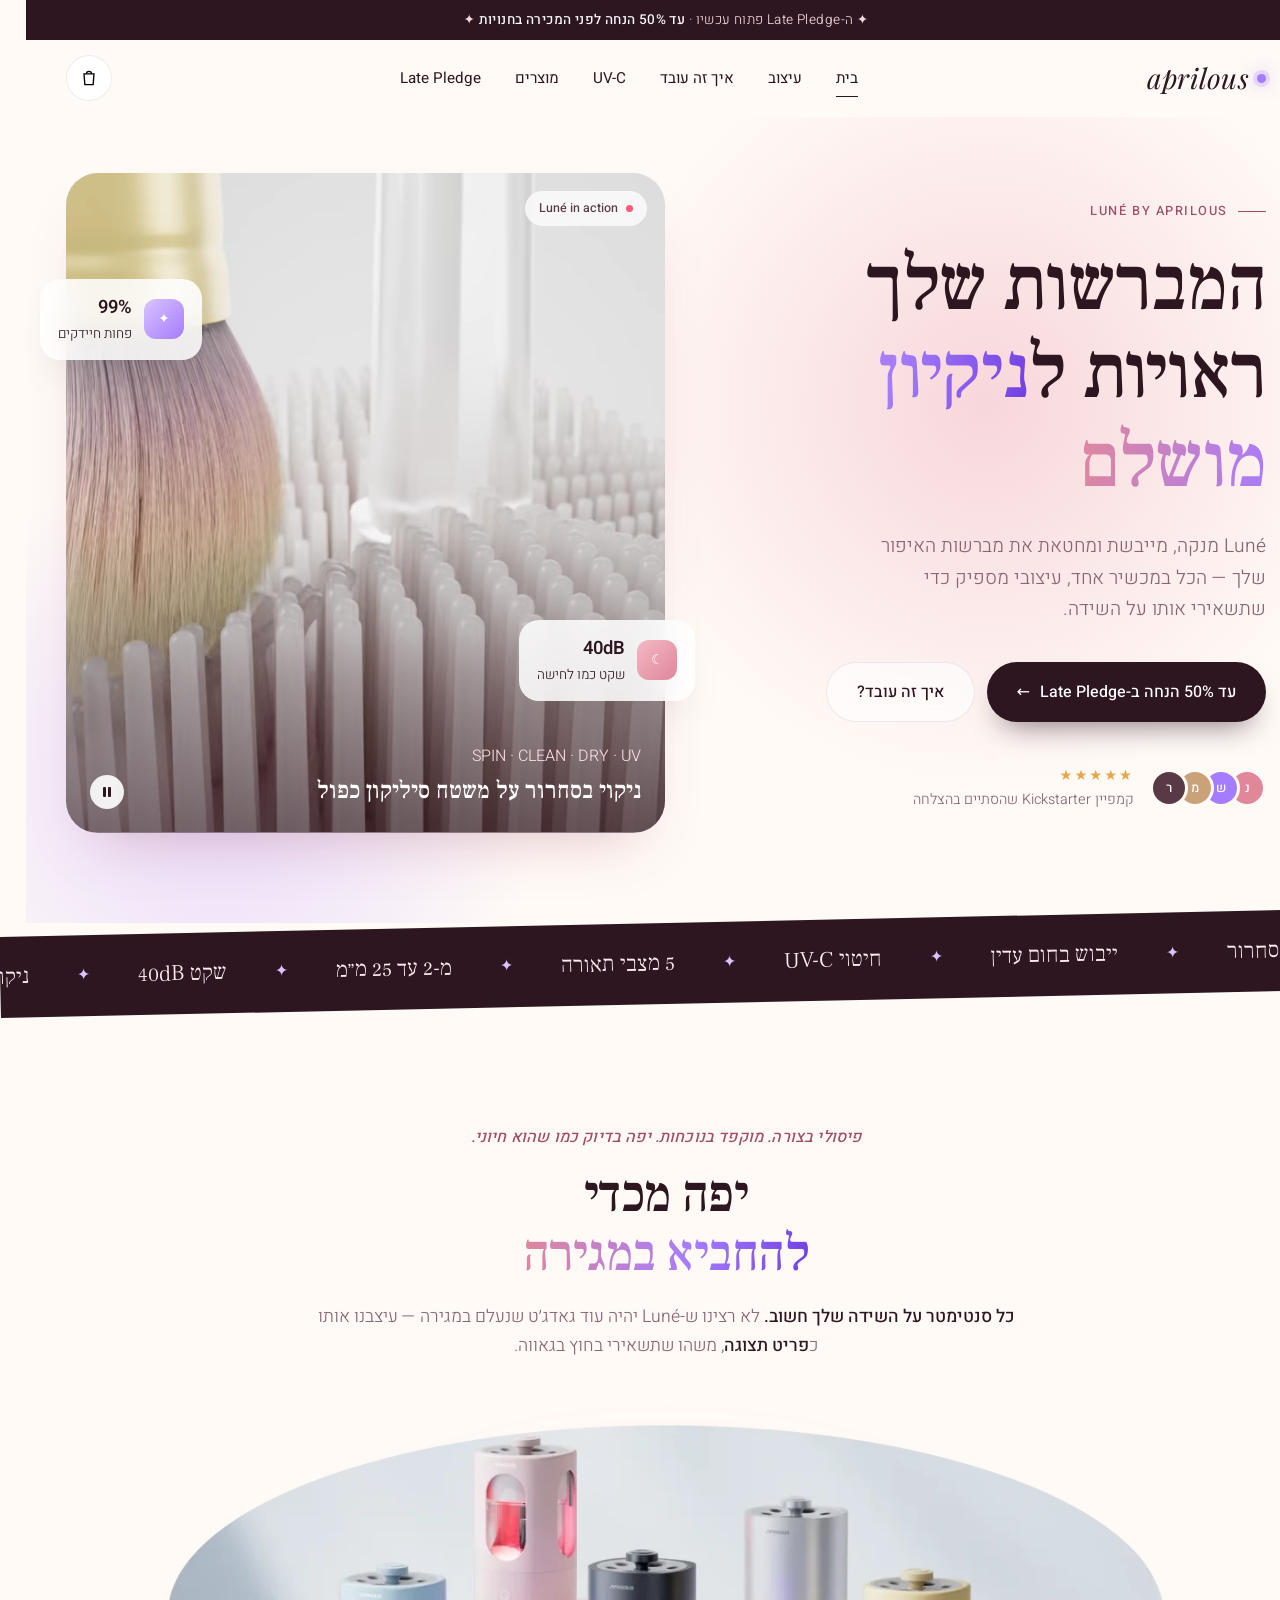
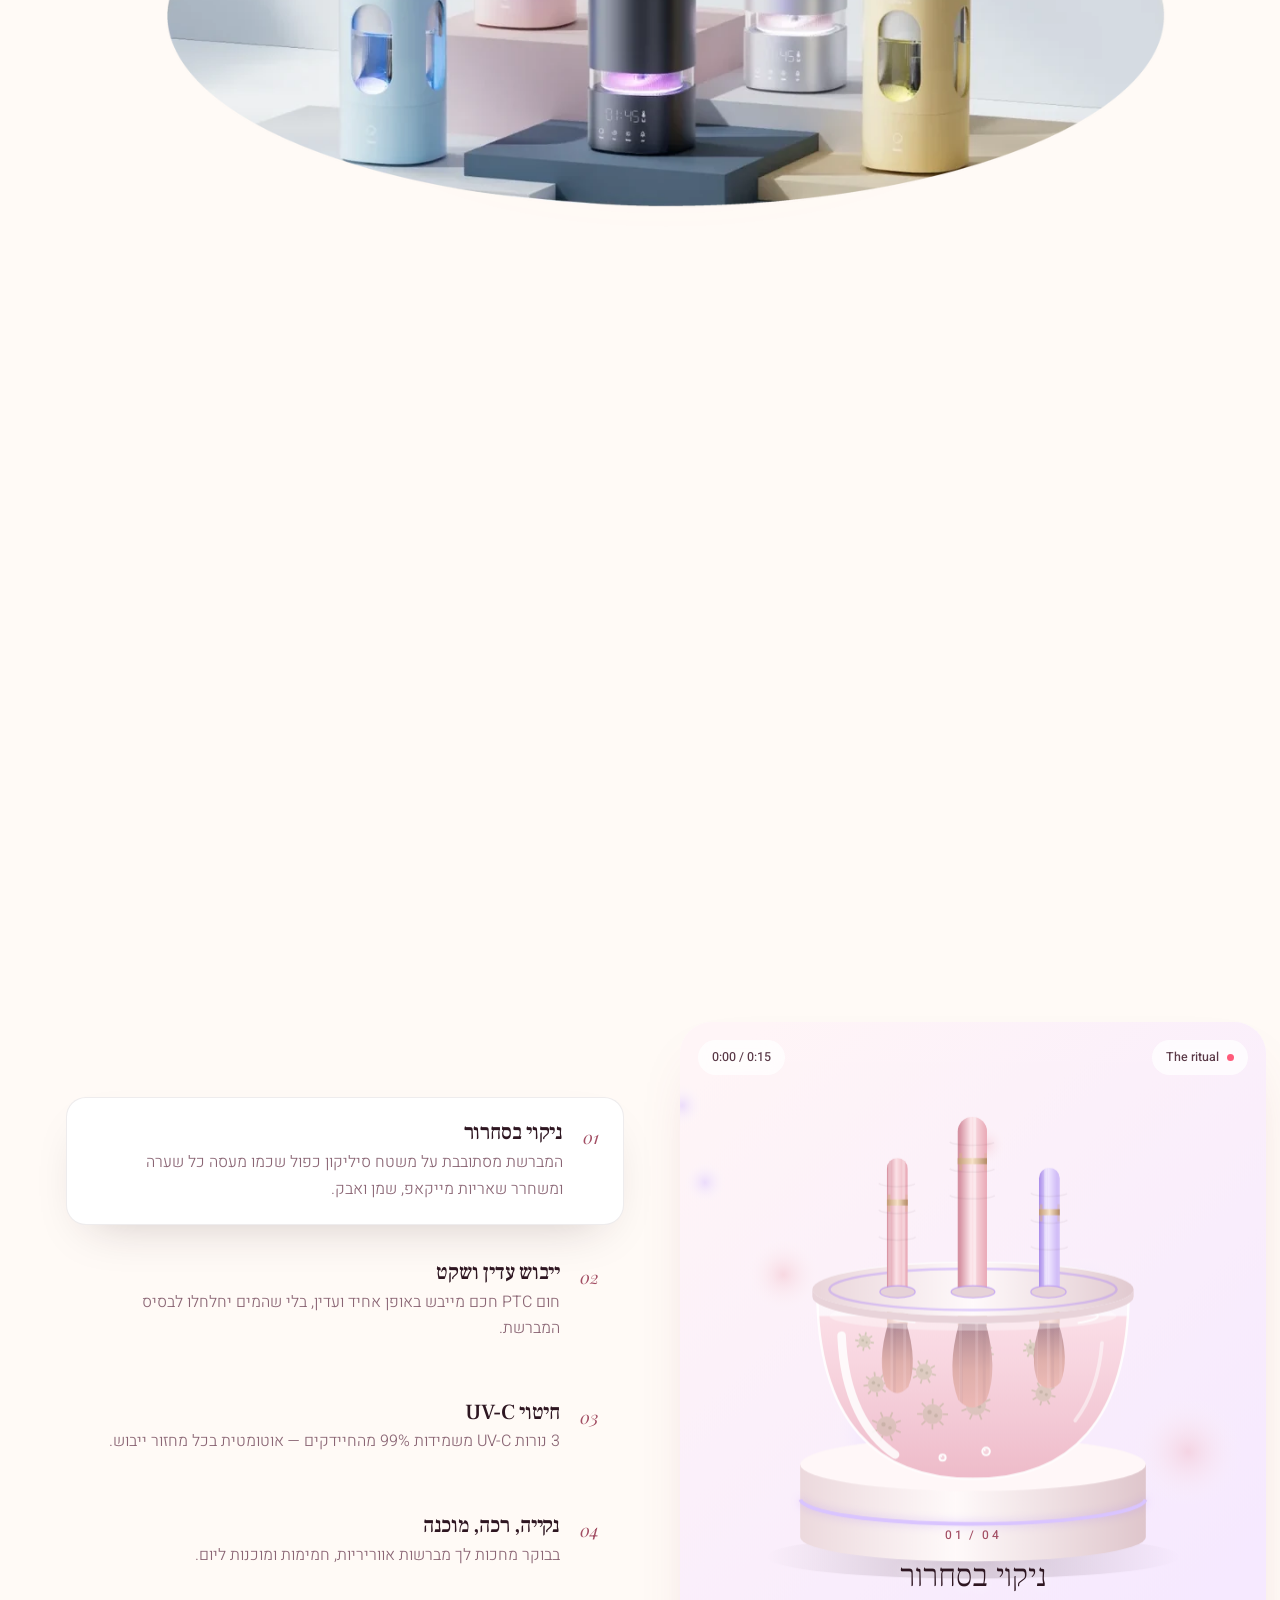
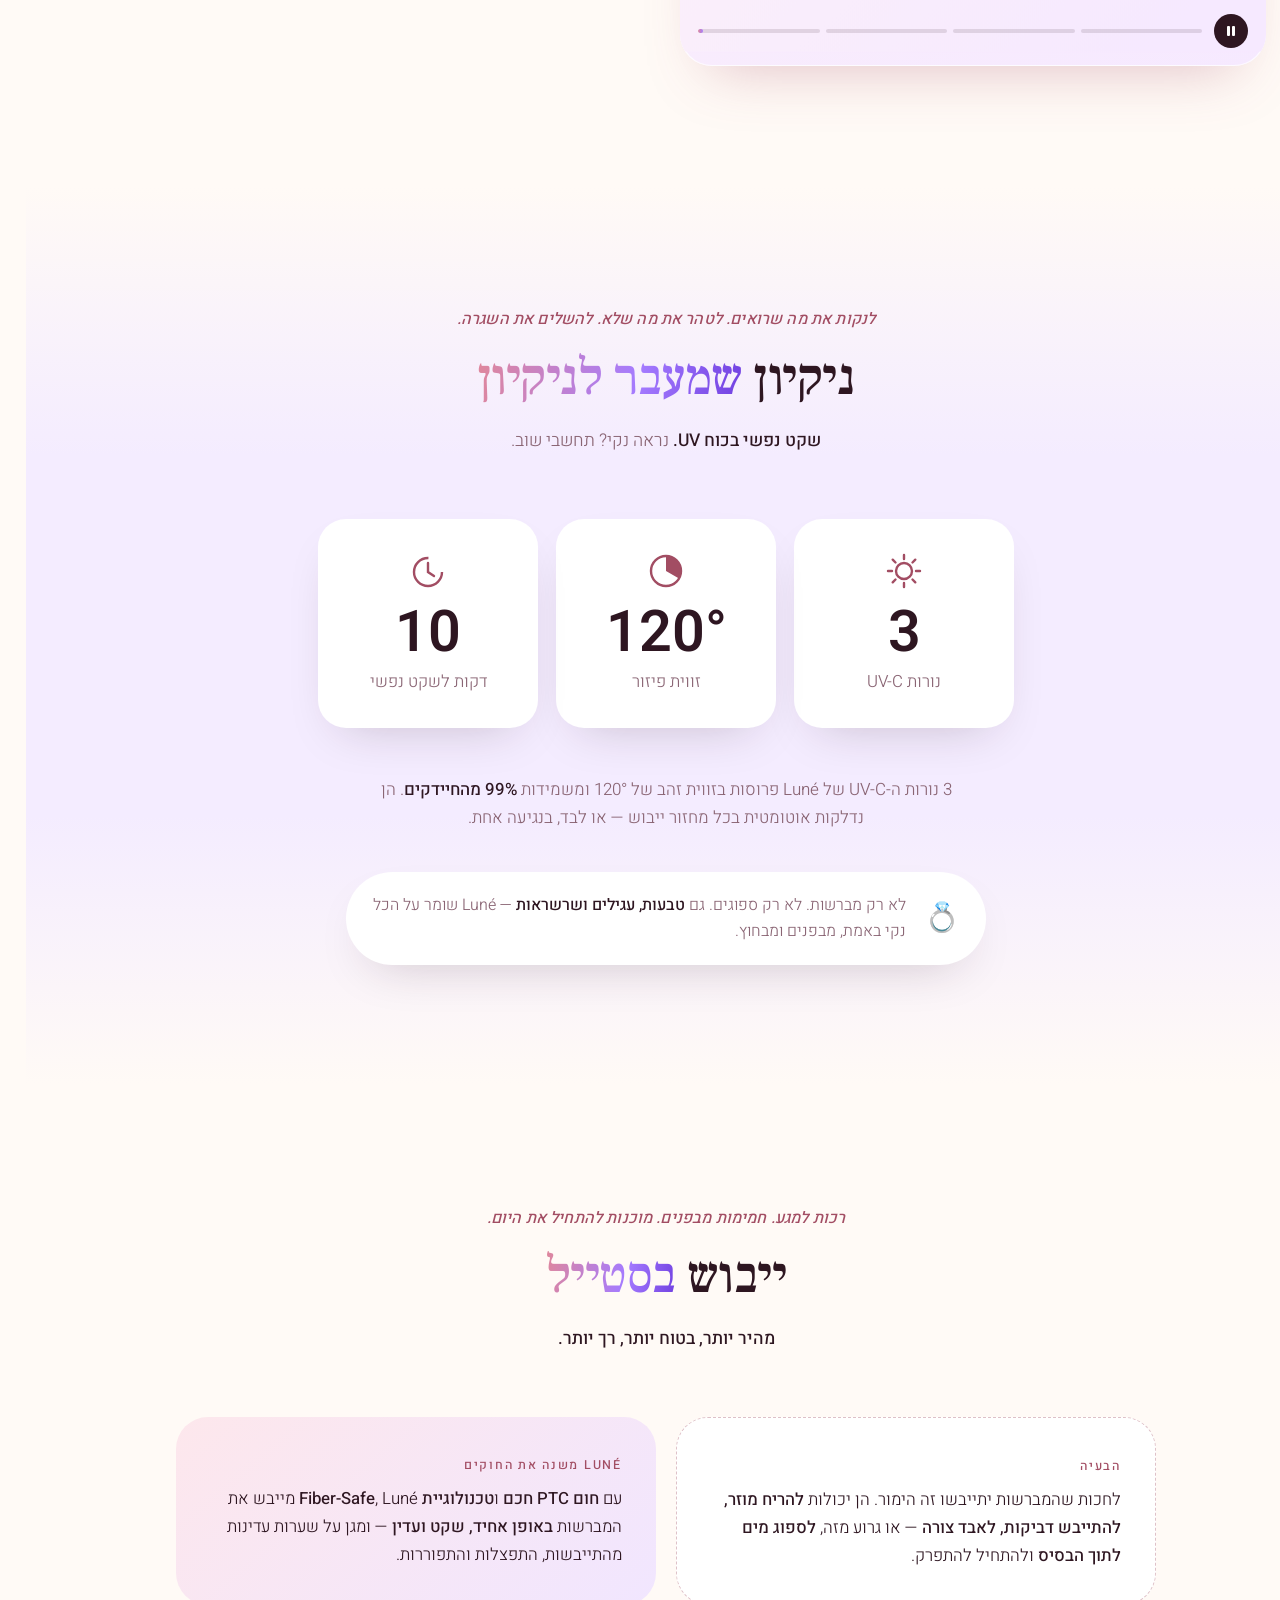
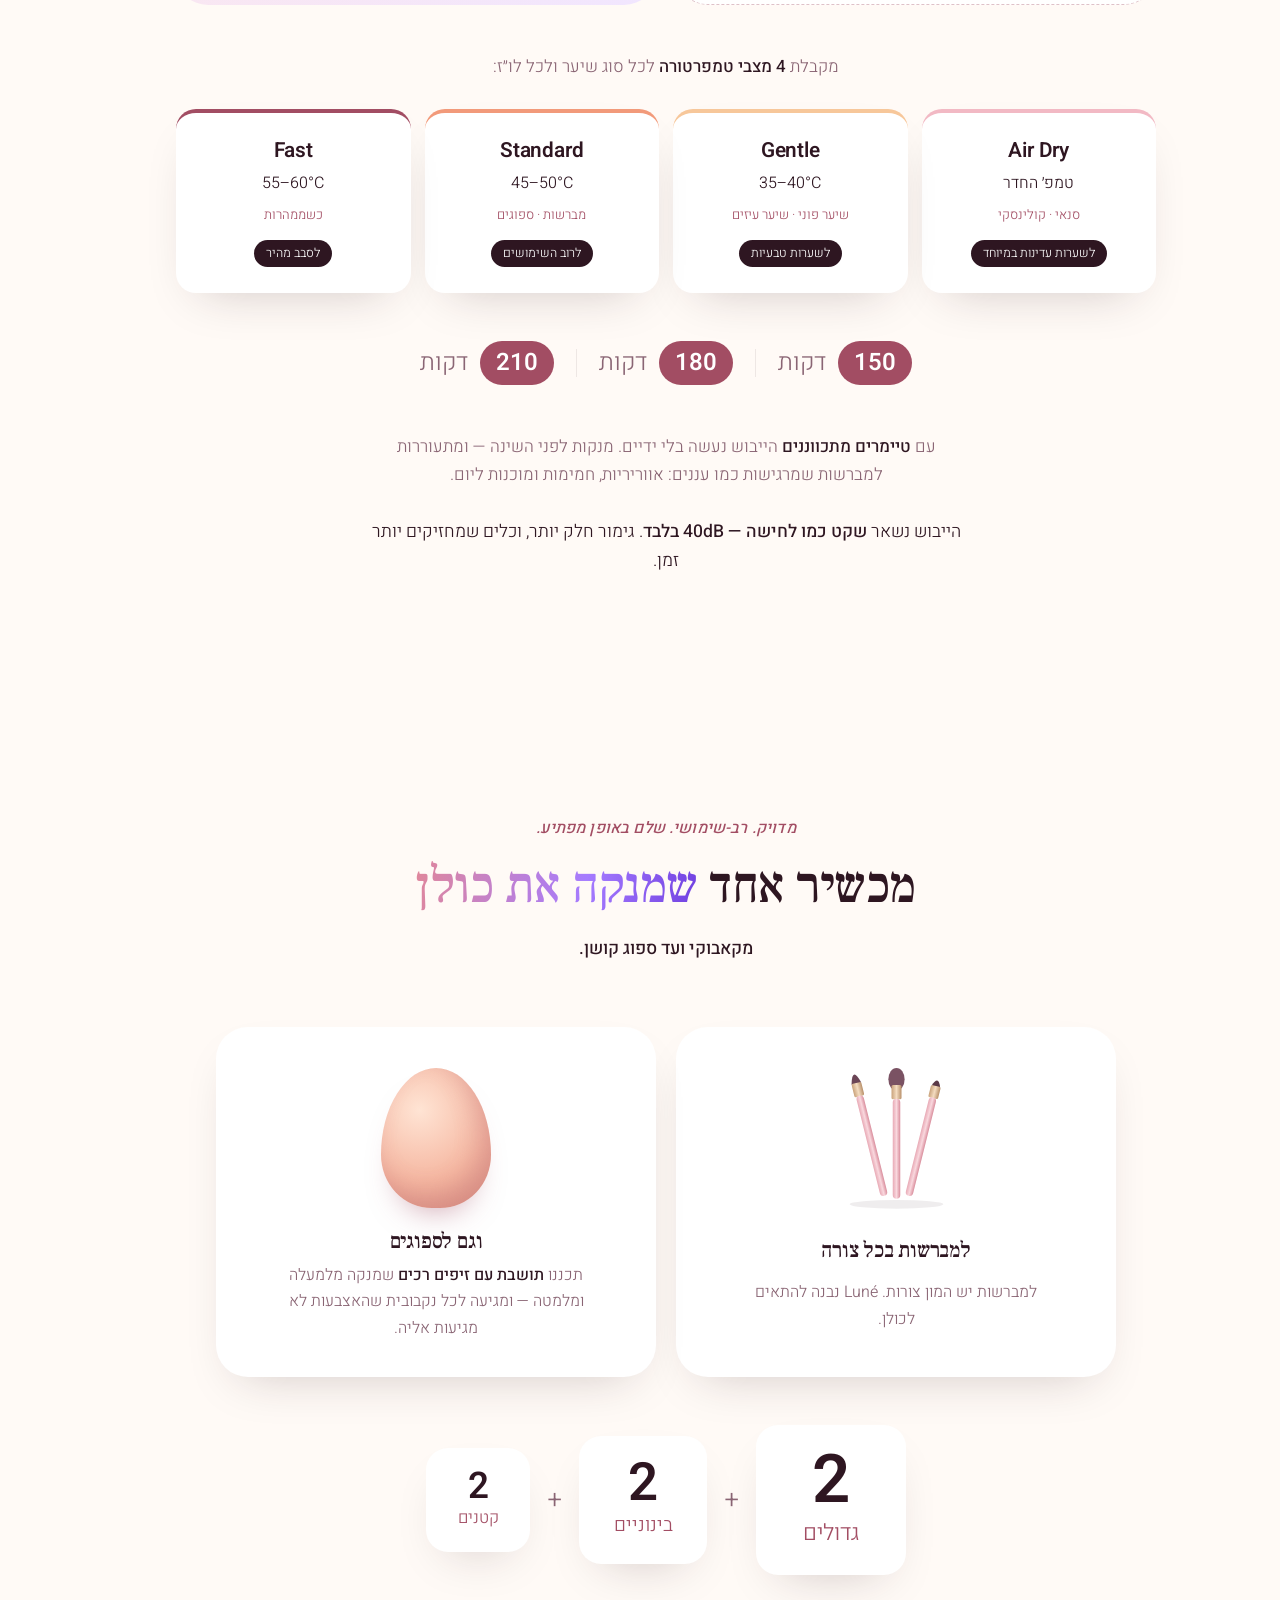
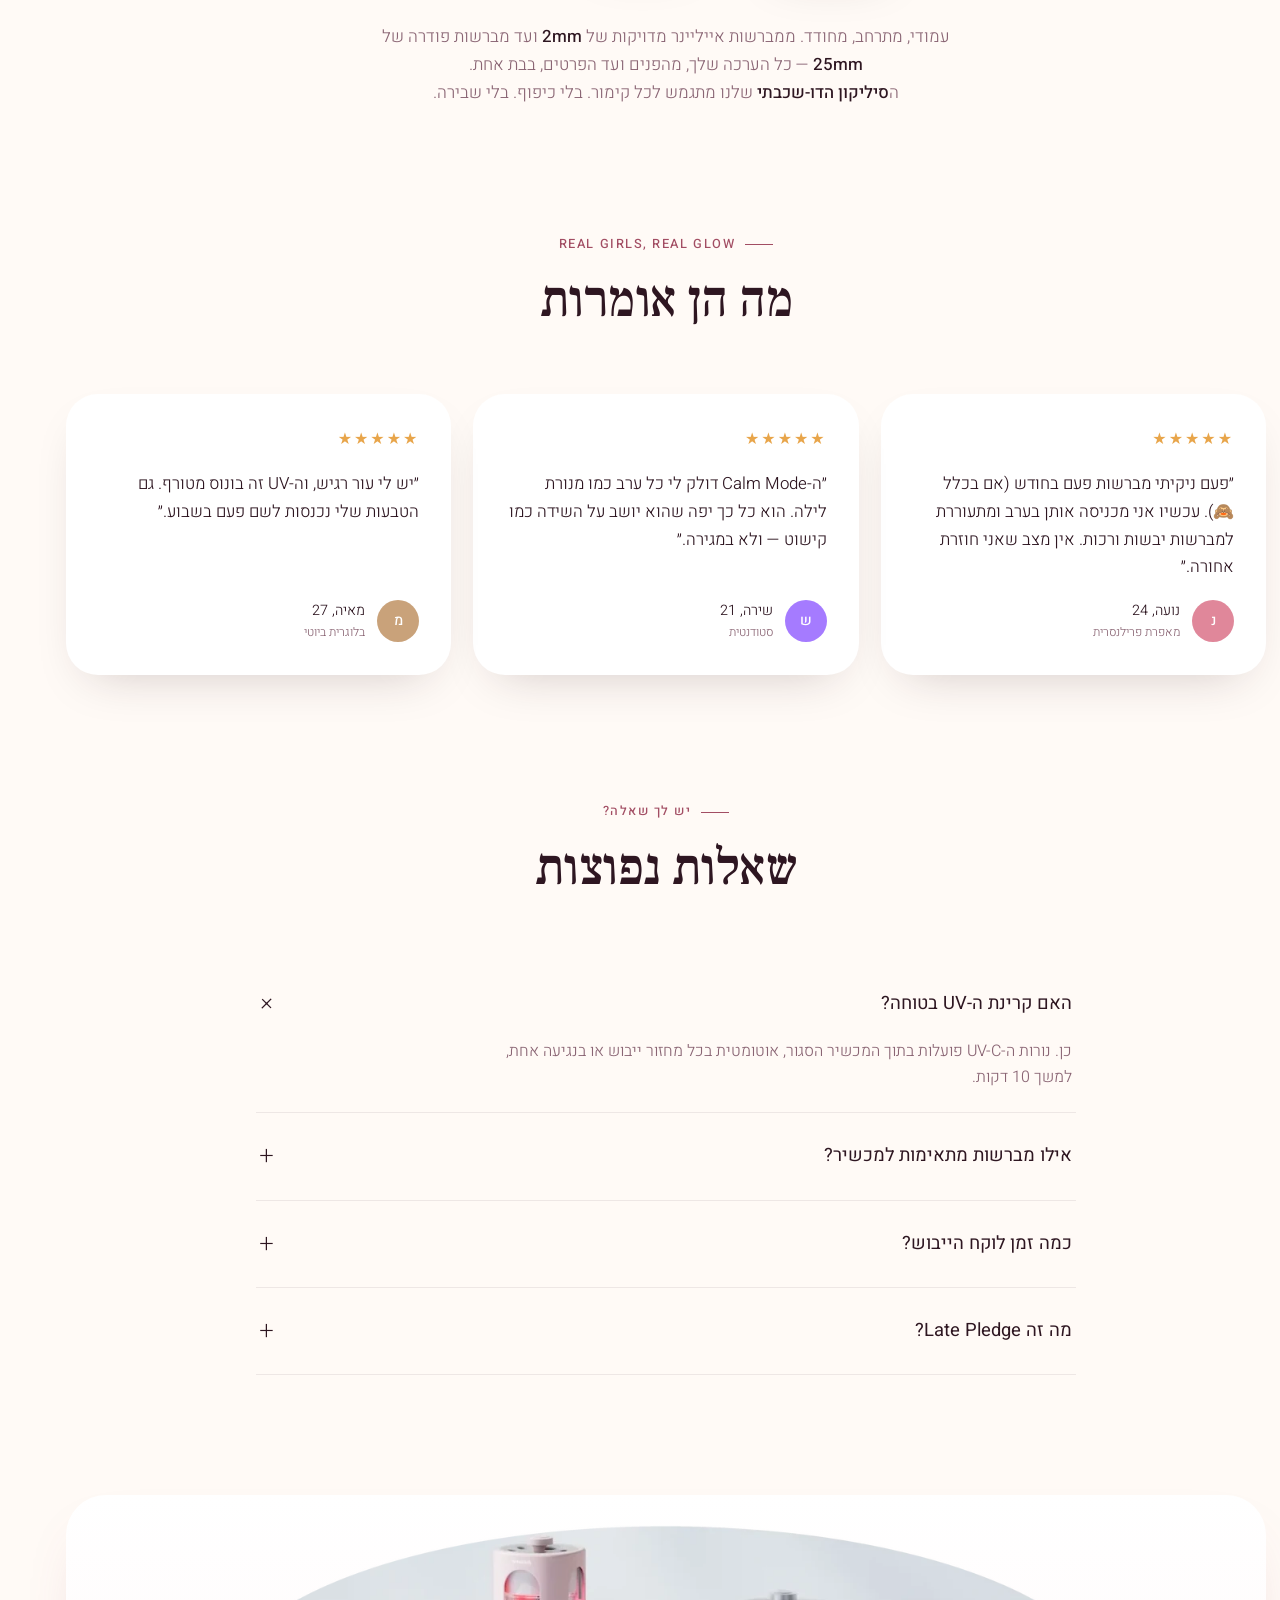
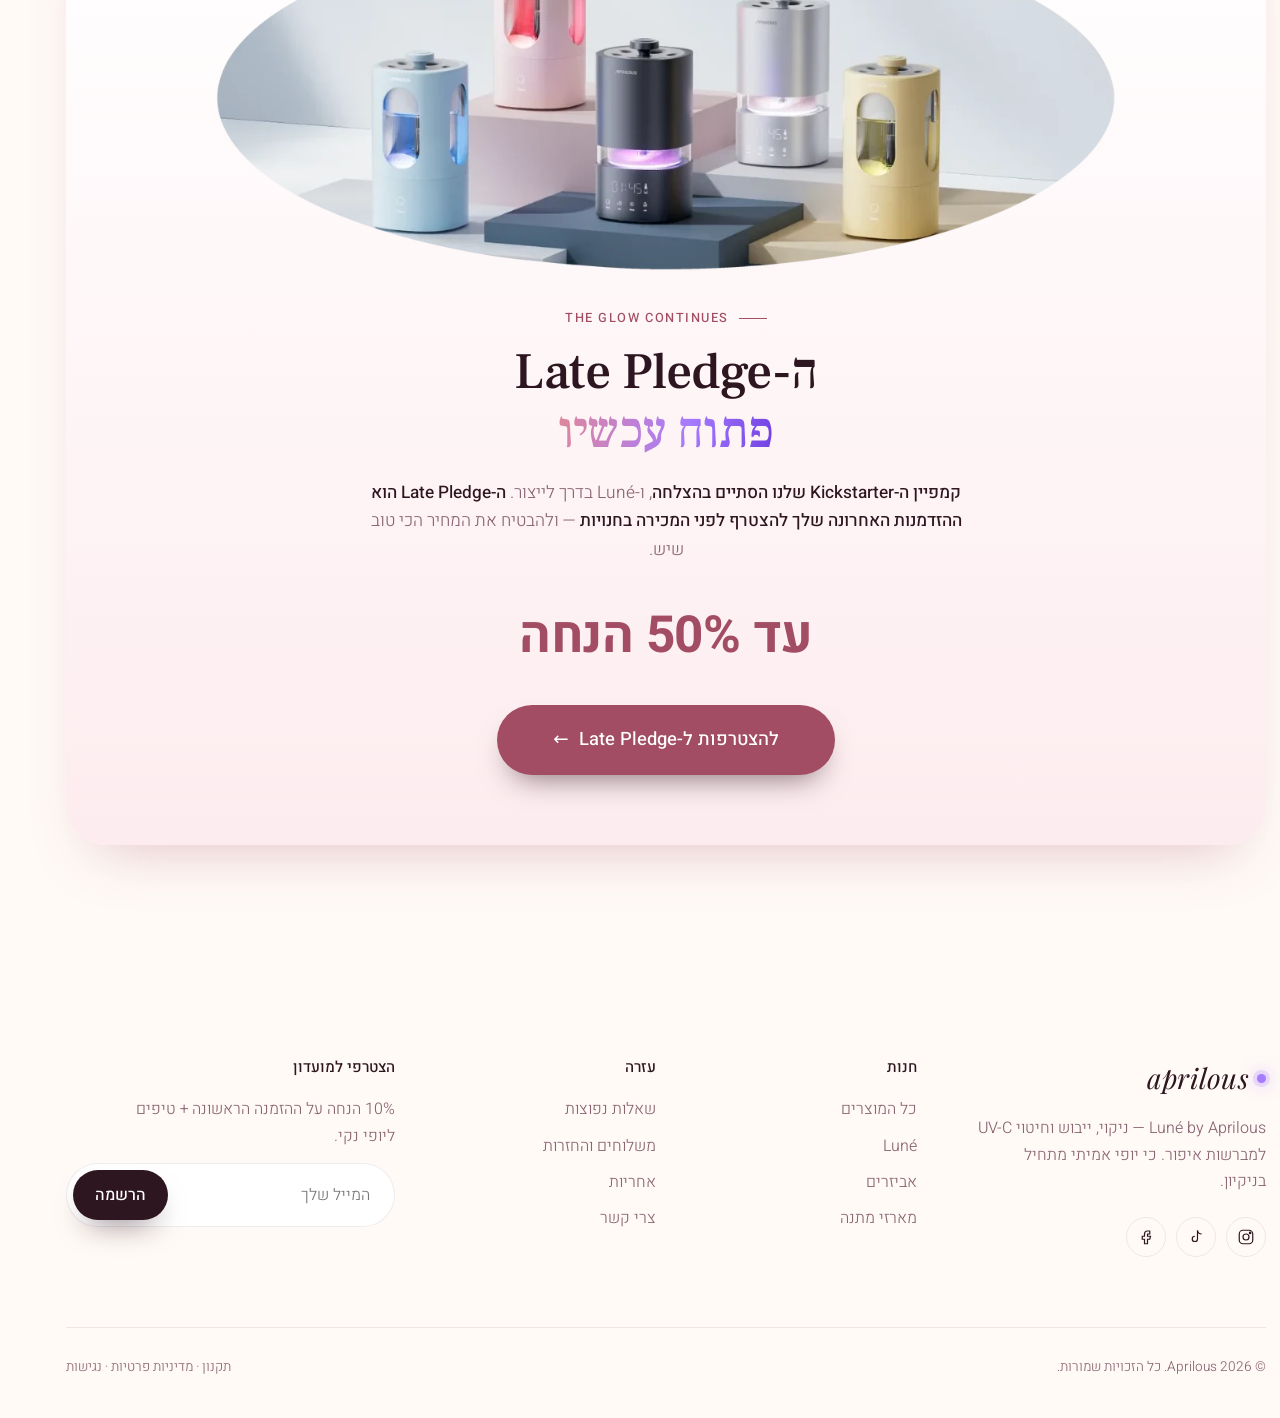
==== commit 3257839c: "Rebuild home page around real Luné product assets Add the brush-spin video as the hero, the five-col" ====
--- a/index.html
+++ b/index.html
@@ -3,11 +3,11 @@
 <head>
   <meta charset="utf-8">
   <meta name="viewport" content="width=device-width, initial-scale=1">
-  <title>Aprilous — ניקוי וחיטוי UV למברשות איפור</title>
-  <meta name="description" content="Aprilous — המכשיר החכם שמנקה, מייבש ומחטא את מברשות האיפור שלך בקרינת UV-C תוך דקה. 99.9% פחות חיידקים, עור נקי וזוהר.">
+  <title>Luné by Aprilous — ניקוי, ייבוש וחיטוי UV למברשות איפור</title>
+  <meta name="description" content="Luné by Aprilous — המכשיר שמנקה, מייבש ומחטא את מברשות האיפור שלך בקרינת UV-C. 99% פחות חיידקים, 5 מצבי תאורה, שקט של 40dB.">
   <meta name="theme-color" content="#fffaf6">
   <meta property="og:title" content="Aprilous — מברשות נקיות. עור זוהר.">
-  <meta property="og:description" content="ניקוי, ייבוש וחיטוי UV-C למברשות האיפור שלך — בפחות מדקה.">
+  <meta property="og:description" content="ניקוי, ייבוש וחיטוי UV-C למברשות האיפור שלך. Late Pledge פתוח — עד 50% הנחה.">
   <link rel="icon" href="data:image/svg+xml,<svg xmlns='http://www.w3.org/2000/svg' viewBox='0 0 32 32'><circle cx='16' cy='16' r='16' fill='%232e1621'/><text x='16' y='22' text-anchor='middle' font-family='Georgia' font-style='italic' font-size='18' fill='%23f9d8de'>a</text></svg>">
   <link rel="preconnect" href="https://fonts.googleapis.com">
   <link rel="preconnect" href="https://fonts.gstatic.com" crossorigin>
@@ -16,17 +16,18 @@
 </head>
 <body>
 
-  <div class="announce">✦ משלוח חינם בהזמנה מעל ₪299 · <strong>השקה: 20% הנחה על ערכת Glow</strong> ✦</div>
+  <div class="announce">✦ ה-Late Pledge פתוח עכשיו · <strong>עד 50% הנחה לפני המכירה בחנויות</strong> ✦</div>
 
   <header class="nav">
     <div class="container nav-inner">
       <a href="index.html" class="logo" aria-label="Aprilous — דף הבית"><span class="logo-dot"></span>aprilous</a>
       <nav class="nav-links" aria-label="ניווט ראשי">
         <a href="index.html" aria-current="page">בית</a>
+        <a href="#design">עיצוב</a>
         <a href="#how">איך זה עובד</a>
+        <a href="#uv">UV-C</a>
         <a href="products.html">מוצרים</a>
-        <a href="#reviews">ביקורות</a>
-        <a href="#faq">שאלות</a>
+        <a href="#pledge">Late Pledge</a>
       </nav>
       <div class="nav-actions">
         <button class="icon-btn" data-open-cart aria-label="פתיחת סל הקניות">
@@ -41,35 +42,114 @@
   </header>
 
   <main>
-    <!-- ================= HERO ================= -->
+    <!-- ================= 1 · HERO: the real product video ================= -->
     <section class="hero">
       <div class="container hero-grid">
         <div class="hero-copy">
-          <span class="eyebrow reveal">Clean beauty · UV-C technology</span>
+          <span class="eyebrow reveal">Luné by Aprilous</span>
           <h1 class="reveal d1">המברשות שלך<br>ראויות ל<span class="gradient-text">ניקיון מושלם</span></h1>
-          <p class="lead reveal d2">Aprilous מנקה, מייבשת ומחטאת את מברשות האיפור שלך בקרינת UV-C — בפחות מדקה. בלי לשפשף, בלי לחכות שיתייבשו, בלי חיידקים על הפנים.</p>
+          <p class="lead reveal d2">Luné מנקה, מייבשת ומחטאת את מברשות האיפור שלך — הכל במכשיר אחד, עיצובי מספיק כדי שתשאירי אותו על השידה.</p>
           <div class="hero-cta reveal d3">
-            <a href="products.html" class="btn btn-primary">לקנייה עכשיו <span class="arrow">←</span></a>
+            <a href="#pledge" class="btn btn-primary">עד 50% הנחה ב-Late Pledge <span class="arrow">←</span></a>
             <a href="#how" class="btn btn-ghost">איך זה עובד?</a>
           </div>
           <div class="hero-proof reveal d3">
             <div class="avatars">
               <span style="background:#e0879a">נ</span><span style="background:#a57bff">ש</span><span style="background:#c9a27a">מ</span><span style="background:#5a3947">ר</span>
             </div>
-            <div><span class="stars">★★★★★</span><br>4.9 מתוך 2,300+ ביקורות</div>
+            <div><span class="stars">★★★★★</span><br>קמפיין Kickstarter שהסתיים בהצלחה</div>
           </div>
         </div>
 
         <div class="hero-visual reveal d2">
-          <div class="player">
-            <canvas id="heroFilm" aria-label="אנימציה: מברשות איפור מסתובבות בתוך מכשיר Aprilous — ניקוי, ייבוש וחיטוי UV" role="img"></canvas>
+          <div class="player video-player">
+            <video id="heroVideo" autoplay muted loop playsinline preload="auto" poster="assets/video/brush-spin-poster.webp" aria-label="מברשת איפור מסתובבת על משטח הסיליקון של Luné">
+              <source src="assets/video/brush-spin.webm" type="video/webm">
+              <source src="assets/video/brush-spin.mp4" type="video/mp4">
+            </video>
             <div class="player-top">
-              <span class="chip"><span class="rec"></span>Aprilous in action</span>
-              <span class="chip" id="filmTime" dir="ltr">0:00</span>
+              <span class="chip"><span class="rec"></span>Luné in action</span>
+            </div>
+            <div class="video-caption">
+              <span class="step-no">SPIN · CLEAN · DRY · UV</span>
+              <strong>ניקוי בסחרור על משטח סיליקון כפול</strong>
+            </div>
+            <button class="play-btn video-toggle" aria-label="השהיית הסרטון">
+              <svg width="12" height="12" viewBox="0 0 12 12"><rect x="2" y="1" width="3" height="10" rx="1" fill="currentColor"/><rect x="7" y="1" width="3" height="10" rx="1" fill="currentColor"/></svg>
+            </button>
+          </div>
+          <div class="float-card a"><span class="ico">✦</span><div><b>99%</b>פחות חיידקים</div></div>
+          <div class="float-card b"><span class="ico">☾</span><div><b>40dB</b>שקט כמו לחישה</div></div>
+        </div>
+      </div>
+    </section>
+
+    <div class="marquee" aria-hidden="true">
+      <div class="marquee-track">
+        <span>ניקוי בסחרור</span><span>ייבוש בחום עדין</span><span>חיטוי UV-C</span><span>5 מצבי תאורה</span><span>מ-2 עד 25 מ״מ</span><span>שקט 40dB</span>
+        <span>ניקוי בסחרור</span><span>ייבוש בחום עדין</span><span>חיטוי UV-C</span><span>5 מצבי תאורה</span><span>מ-2 עד 25 מ״מ</span><span>שקט 40dB</span>
+      </div>
+    </div>
+
+    <!-- ================= 2 · DESIGN: pretty enough to leave out ================= -->
+    <section class="section design" id="design" style="--mode:#ffb36b">
+      <div class="container">
+        <div class="section-head reveal">
+          <span class="tagline">פיסולי בצורה. מוקפד בנוכחות. יפה בדיוק כמו שהוא חיוני.</span>
+          <h2>יפה מכדי<br><span class="gradient-text">להחביא במגירה</span></h2>
+          <p><strong>כל סנטימטר על השידה שלך חשוב.</strong> לא רצינו ש-Luné יהיה עוד גאדג׳ט שנעלם במגירה — עיצבנו אותו כ<strong>פריט תצוגה</strong>, משהו שתשאירי בחוץ בגאווה.</p>
+        </div>
+
+        <figure class="lineup reveal">
+          <span class="lineup-glow" aria-hidden="true"></span>
+          <img src="assets/img/lune-lineup.webp" alt="מכשירי Luné בחמישה צבעים: תכלת, ורוד, שחור, כסוף וצהוב" width="1124" height="432" loading="lazy">
+        </figure>
+
+        <p class="section-note reveal">זה יותר ממכשיר ניקוי — זו <strong>תאורת אווירה לחדר שלך</strong>. הרפידה השקופה מזכירה <strong>גן זן</strong>, וחמישה מצבי תאורה משתנים לפי מצב הרוח. נגיעה בבסיס מחליפה ביניהם.</p>
+
+        <div class="modes reveal" role="group" aria-label="מצבי תאורה">
+          <button class="mode active" data-color="#ffb36b" aria-pressed="true">
+            <svg viewBox="0 0 48 32" aria-hidden="true"><path d="M12 24a12 12 0 0 1 24 0Z" fill="currentColor"/><path d="M4 24h40M10 28h28M24 2v6M10 8l4 4M38 8l-4 4M3 17h5M40 17h5" stroke="currentColor" stroke-width="2" stroke-linecap="round"/></svg>
+            <strong>Morning Mode</strong><small>Sunrise Glow · זריחה</small>
+          </button>
+          <button class="mode" data-color="#ff7d97" aria-pressed="false">
+            <svg viewBox="0 0 48 32" aria-hidden="true"><path d="M6 6h36a18 18 0 0 1-36 0Z" fill="currentColor"/><path d="M10 8h28a14 14 0 0 1-28 0Z" fill="#fff" opacity=".35"/><g fill="#fff"><circle cx="18" cy="12" r="1.3"/><circle cx="24" cy="15" r="1.3"/><circle cx="30" cy="12" r="1.3"/></g></svg>
+            <strong>Daydream Mode</strong><small>Melon Mist · אבטיח</small>
+          </button>
+          <button class="mode" data-color="#c77dff" aria-pressed="false">
+            <svg viewBox="0 0 48 32" aria-hidden="true"><circle cx="24" cy="16" r="9" fill="currentColor"/><path d="M15 16 5 8v16ZM33 16l10-8v16Z" fill="none" stroke="currentColor" stroke-width="2" stroke-linejoin="round"/></svg>
+            <strong>Play Mode</strong><small>Candy Party · סוכריות</small>
+          </button>
+          <button class="mode" data-color="#ff8a5c" aria-pressed="false">
+            <svg viewBox="0 0 48 32" aria-hidden="true"><path d="M14 24a10 10 0 0 1 20 0Z" fill="currentColor"/><path d="M6 24h36M12 28h24M16 6l3 4M24 3v5M32 6l-3 4M38 11l-4 3" stroke="currentColor" stroke-width="2" stroke-linecap="round"/></svg>
+            <strong>Sunset Mode</strong><small>Evening Bloom · שקיעה</small>
+          </button>
+          <button class="mode" data-color="#7a8cff" aria-pressed="false">
+            <svg viewBox="0 0 48 32" aria-hidden="true"><path d="M27 4a12 12 0 1 0 10 18A13 13 0 0 1 27 4Z" fill="currentColor"/><path d="M36 5v6M33 8h6" stroke="currentColor" stroke-width="1.8" stroke-linecap="round"/></svg>
+            <strong>Calm Mode</strong><small>Midnight Serenity · לילה</small>
+          </button>
+        </div>
+      </div>
+    </section>
+
+    <!-- ================= 3 · HOW IT WORKS: animated film + steps ================= -->
+    <section class="section how" id="how">
+      <div class="container">
+        <div class="section-head reveal">
+          <span class="eyebrow">שלושה שלבים · לחיצה אחת</span>
+          <h2>טקס יופי קטן,<br><span class="latin gradient-text">big glow</span></h2>
+          <p>מכניסים את המברשת, לוחצים פעם אחת — ו-Luné עושה את כל השאר.</p>
+        </div>
+        <div class="how-grid">
+          <div class="player film reveal">
+            <canvas id="brushFilm" aria-label="אנימציה: מברשות איפור מסתובבות במכשיר — ניקוי, ייבוש וחיטוי UV" role="img"></canvas>
+            <div class="player-top">
+              <span class="chip"><span class="rec"></span>The ritual</span>
+              <span class="chip film-time" dir="ltr">0:00</span>
             </div>
             <div class="player-caption">
               <div class="step-no" dir="ltr">01 / 04</div>
-              <div class="step-title">ניקוי עמוק בסחרור</div>
+              <div class="step-title">ניקוי בסחרור</div>
             </div>
             <div class="player-bar">
               <button class="play-btn" aria-label="השהיית הסרטון"></button>
@@ -81,116 +161,110 @@
               </div>
             </div>
           </div>
-          <div class="float-card a"><span class="ico">✦</span><div><b>99.9%</b>פחות חיידקים</div></div>
-          <div class="float-card b"><span class="ico">⟳</span><div><b>10 שניות</b>ייבוש מלא</div></div>
-        </div>
-      </div>
-    </section>
-
-    <div class="marquee" aria-hidden="true">
-      <div class="marquee-track">
-        <span>ניקוי בסחרור</span><span>ייבוש מהיר</span><span>חיטוי UV-C</span><span>עור נקי יותר</span><span>מברשות רכות לאורך זמן</span><span>ידידותי לטבע</span>
-        <span>ניקוי בסחרור</span><span>ייבוש מהיר</span><span>חיטוי UV-C</span><span>עור נקי יותר</span><span>מברשות רכות לאורך זמן</span><span>ידידותי לטבע</span>
-      </div>
-    </div>
-
-    <!-- ================= HOW IT WORKS ================= -->
-    <section class="section" id="how">
-      <div class="container">
-        <div class="section-head reveal">
-          <span class="eyebrow">שלושה צעדים · דקה אחת</span>
-          <h2>טקס יופי קטן,<br><span class="latin gradient-text">big glow</span></h2>
-          <p>מכניסים את המברשת, לוחצים פעם אחת — ו-Aprilous עושה את כל השאר.</p>
-        </div>
-        <div class="steps">
-          <article class="step reveal">
-            <div class="step-visual bubbles">
-              <svg class="spin-brush" viewBox="0 0 70 70" aria-hidden="true"><circle cx="35" cy="35" r="30" fill="#f2b9c4"/><g stroke="#fff" stroke-width="2.5" stroke-linecap="round"><path d="M35 10v12M35 48v12M10 35h12M48 35h12M17 17l8 8M45 45l8 8M53 17l-8 8M25 45l-8 8"/></g><circle cx="35" cy="35" r="8" fill="#a24d63"/></svg>
-              <i></i><i></i><i></i><i></i>
-            </div>
-            <span class="num">01</span>
-            <h3>ניקוי בסחרור</h3>
-            <p>המברשת מסתובבת במהירות של 10,000 סל״ד בתוך מי סבון עדינים ומשחררת כל שארית של מייקאפ, שמן ואבק.</p>
-          </article>
-          <article class="step reveal d1">
-            <div class="step-visual drops">
-              <svg class="spin-brush" viewBox="0 0 70 70" aria-hidden="true"><circle cx="35" cy="35" r="30" fill="#f7d3b8"/><path d="M35 8a27 27 0 0 1 27 27" stroke="#fff" stroke-width="4" fill="none" stroke-linecap="round"/><path d="M35 62A27 27 0 0 1 8 35" stroke="#fff" stroke-width="4" fill="none" stroke-linecap="round"/><circle cx="35" cy="35" r="8" fill="#c9a27a"/></svg>
-              <i></i><i></i><i></i><i></i><i></i>
-            </div>
-            <span class="num">02</span>
-            <h3>ייבוש מיידי</h3>
-            <p>כוח צנטריפוגלי מוציא את המים מהשערות תוך 10 שניות. המברשת יוצאת יבשה, רכה ומוכנה לשימוש.</p>
-          </article>
-          <article class="step reveal d2">
-            <div class="step-visual">
-              <span class="uv-glow"></span>
-              <svg class="spin-brush slow" viewBox="0 0 70 70" aria-hidden="true"><circle cx="35" cy="35" r="30" fill="#a57bff"/><g fill="#fff"><path d="M35 14l3 11 11 3-11 3-3 11-3-11-11-3 11-3z"/><circle cx="50" cy="48" r="3"/><circle cx="20" cy="50" r="2"/></g></svg>
-            </div>
-            <span class="num">03</span>
-            <h3>חיטוי UV-C</h3>
-            <p>נורות UV-C באורך גל 275nm משמידות 99.9% מהחיידקים והבקטריות — הסיבה מספר אחת לפצעונים ולגירויים.</p>
-          </article>
-        </div>
-      </div>
-    </section>
-
-    <!-- ================= SPLIT FEATURE ================= -->
-    <section class="section" style="padding-top:0">
-      <div class="container split">
-        <div class="split-media reveal">
-          <span class="ring"></span>
-          <img src="assets/img/device.svg" alt="מכשיר Aprilous בצבע ורוד פודרה עם כיפת זכוכית וטבעת UV סגולה" width="400" height="480">
-        </div>
-        <div class="reveal d1">
-          <span class="eyebrow">למה Aprilous</span>
-          <h2 style="margin:16px 0 18px">העור שלך מתחיל<br>ב<span class="gradient-text">מברשת נקייה</span></h2>
-          <p class="lead">מחקרים מראים שמברשת איפור שלא נוקתה שבוע מכילה יותר חיידקים ממושב אסלה. Aprilous הופכת את הניקוי להרגל של שנייה.</p>
-          <ul class="feature-list">
-            <li><span class="ico">🫧</span><div><h3>מתאים לכל מברשת</h3><p>8 מתאמי סיליקון לכל גודל — מפאונדיישן ועד אייליינר, וגם ספוג איפור.</p></div></li>
-            <li><span class="ico">🔋</span><div><h3>נטען ב-USB-C</h3><p>סוללה אחת מספיקה ל-60 מחזורי ניקוי. קל, שקט ומושלם לנסיעות.</p></div></li>
-            <li><span class="ico">🌿</span><div><h3>שומר על המברשות</h3><p>בלי שפשוף וקיפול שערות — המברשות נשארות רכות ומחזיקות שנים.</p></div></li>
-          </ul>
-        </div>
-      </div>
-    </section>
-
-    <!-- ================= STATS ================= -->
-    <section class="container reveal">
-      <div class="stats">
-        <div class="stat"><b data-count="99.9" data-suffix="%">0%</b><span>הפחתת חיידקים</span></div>
-        <div class="stat"><b data-count="10" data-suffix="s">0s</b><span>ייבוש מלא</span></div>
-        <div class="stat"><b data-count="60" data-suffix="+">0+</b><span>מחזורים בטעינה</span></div>
-        <div class="stat"><b data-count="4.9" data-suffix="★">0★</b><span>דירוג לקוחות</span></div>
-      </div>
-    </section>
-
-    <!-- ================= GALLERY ================= -->
-    <section class="section" id="gallery">
-      <div class="container">
-        <div class="section-head reveal">
-          <span class="eyebrow">The Aprilous world</span>
-          <h2>עיצוב שנולד<br>להיות על <span class="gradient-text">הוויטרינה שלך</span></h2>
-          <p>פסטלים רכים, קווים נקיים וגימור מט — Aprilous נראית טוב בדיוק כמו שהיא עובדת.</p>
-        </div>
-        <div class="gallery">
-          <a href="products.html" class="tile big reveal">
-            <img src="assets/img/device.svg" alt="מכשיר Aprilous" loading="lazy" width="400" height="480">
-            <div class="label"><small>The device</small><strong>Aprilous Glow</strong></div>
-          </a>
-          <a href="products.html" class="tile t2 reveal d1">
-            <img src="assets/img/brushes.svg" alt="סט מברשות Aprilous" loading="lazy" width="400" height="480">
-            <div class="label"><small>Brush set</small><strong>סט המברשות</strong></div>
-          </a>
-          <a href="products.html" class="tile t3 reveal d2">
-            <img src="assets/img/cleanser.svg" alt="סבון ניקוי Aprilous Foam" loading="lazy" width="400" height="480">
-            <div class="label"><small>Cleanser</small><strong>Aprilous Foam</strong></div>
-          </a>
-          <a href="products.html" class="tile t4 reveal d1">
-            <span class="uv-glow"></span>
-            <img src="assets/img/device.svg" alt="" loading="lazy" width="400" height="480">
-            <div class="label"><small>UV-C · 275nm</small><strong>ניקיון שרואים.<br>חיטוי שמרגישים.</strong></div>
-          </a>
-        </div>
+          <ol class="step-list">
+            <li class="reveal active"><span class="num">01</span><div><h3>ניקוי בסחרור</h3><p>המברשת מסתובבת על משטח סיליקון כפול שכמו מעסה כל שערה ומשחרר שאריות מייקאפ, שמן ואבק.</p></div></li>
+            <li class="reveal d1"><span class="num">02</span><div><h3>ייבוש עדין ושקט</h3><p>חום PTC חכם מייבש באופן אחיד ועדין, בלי שהמים יחלחלו לבסיס המברשת.</p></div></li>
+            <li class="reveal d2"><span class="num">03</span><div><h3>חיטוי UV-C</h3><p>3 נורות UV-C משמידות 99% מהחיידקים — אוטומטית בכל מחזור ייבוש.</p></div></li>
+            <li class="reveal d3"><span class="num">04</span><div><h3>נקייה, רכה, מוכנה</h3><p>בבוקר מחכות לך מברשות אווריריות, חמימות ומוכנות ליום.</p></div></li>
+          </ol>
+        </div>
+      </div>
+    </section>
+
+    <!-- ================= 4 · UV: the clean beyond clean ================= -->
+    <section class="section uv-section" id="uv">
+      <div class="container">
+        <div class="section-head reveal">
+          <span class="tagline">לנקות את מה שרואים. לטהר את מה שלא. להשלים את השגרה.</span>
+          <h2>ניקיון <span class="gradient-text">שמעבר לניקיון</span></h2>
+          <p><strong>שקט נפשי בכוח UV.</strong> נראה נקי? תחשבי שוב.</p>
+        </div>
+        <div class="spec-cards">
+          <div class="spec reveal">
+            <svg viewBox="0 0 40 40" aria-hidden="true"><circle cx="20" cy="20" r="8" fill="none" stroke="currentColor" stroke-width="2.4"/><g stroke="currentColor" stroke-width="2.4" stroke-linecap="round"><path d="M20 4v4M20 32v4M4 20h4M32 20h4M8.7 8.7l2.8 2.8M28.5 28.5l2.8 2.8M31.3 8.7l-2.8 2.8M11.5 28.5l-2.8 2.8"/></g></svg>
+            <b data-count="3">0</b><span>נורות UV-C</span>
+          </div>
+          <div class="spec reveal d1">
+            <svg viewBox="0 0 40 40" aria-hidden="true"><circle cx="20" cy="20" r="15" fill="none" stroke="currentColor" stroke-width="2.4"/><path d="M20 20V5a15 15 0 0 1 13 22.5Z" fill="currentColor"/></svg>
+            <b data-count="120" data-suffix="°">0°</b><span>זווית פיזור</span>
+          </div>
+          <div class="spec reveal d2">
+            <svg viewBox="0 0 40 40" aria-hidden="true"><circle cx="20" cy="21" r="14" fill="none" stroke="currentColor" stroke-width="2.4" stroke-dasharray="66 22"/><path d="M20 12v9l6 4" fill="none" stroke="currentColor" stroke-width="2.4" stroke-linecap="round"/></svg>
+            <b data-count="10">0</b><span>דקות לשקט נפשי</span>
+          </div>
+        </div>
+        <p class="section-note reveal">3 נורות ה-UV-C של Luné פרוסות בזווית זהב של 120° ומשמידות <strong>99% מהחיידקים</strong>. הן נדלקות אוטומטית בכל מחזור ייבוש — או לבד, בנגיעה אחת.</p>
+        <div class="jewelry reveal">
+          <span aria-hidden="true">💍</span>
+          <p>לא רק מברשות. לא רק ספוגים. גם <strong>טבעות, עגילים ושרשראות</strong> — Luné שומר על הכל נקי באמת, מבפנים ומבחוץ.</p>
+        </div>
+      </div>
+    </section>
+
+    <!-- ================= 5 · DRY: dry in style ================= -->
+    <section class="section dry" id="dry">
+      <div class="container">
+        <div class="section-head reveal">
+          <span class="tagline">רכות למגע. חמימות מבפנים. מוכנות להתחיל את היום.</span>
+          <h2>ייבוש <span class="gradient-text">בסטייל</span></h2>
+          <p><strong>מהיר יותר, בטוח יותר, רך יותר.</strong></p>
+        </div>
+
+        <div class="dry-story">
+          <div class="problem reveal">
+            <span class="kicker">הבעיה</span>
+            <p>לחכות שהמברשות יתייבשו זה הימור. הן יכולות <strong>להריח מוזר, להתייבש דביקות, לאבד צורה</strong> — או גרוע מזה, <strong>לספוג מים לתוך הבסיס</strong> ולהתחיל להתפרק.</p>
+          </div>
+          <div class="solution reveal d1">
+            <span class="kicker">Luné משנה את החוקים</span>
+            <p>עם <strong>חום PTC חכם</strong> ו<strong>טכנולוגיית Fiber-Safe</strong>, Luné מייבש את המברשות <strong>באופן אחיד, שקט ועדין</strong> — ומגן על שערות עדינות מהתייבשות, התפצלות והתפוררות.</p>
+          </div>
+        </div>
+
+        <p class="section-note reveal">מקבלת <strong>4 מצבי טמפרטורה</strong> לכל סוג שיער ולכל לו״ז:</p>
+        <div class="temps">
+          <div class="temp reveal"><h3>Air Dry</h3><span class="deg">טמפ׳ החדר</span><span class="fibers">סנאי · קולינסקי</span><span class="for">לשערות עדינות במיוחד</span></div>
+          <div class="temp reveal d1"><h3>Gentle</h3><span class="deg" dir="ltr">35–40°C</span><span class="fibers">שיער פוני · שיער עיזים</span><span class="for">לשערות טבעיות</span></div>
+          <div class="temp reveal d2"><h3>Standard</h3><span class="deg" dir="ltr">45–50°C</span><span class="fibers">מברשות · ספוגים</span><span class="for">לרוב השימושים</span></div>
+          <div class="temp hot reveal d3"><h3>Fast</h3><span class="deg" dir="ltr">55–60°C</span><span class="fibers">כשממהרות</span><span class="for">לסבב מהיר</span></div>
+        </div>
+
+        <div class="timers reveal">
+          <span><b>150</b> דקות</span><i></i><span><b>180</b> דקות</span><i></i><span><b>210</b> דקות</span>
+        </div>
+        <p class="section-note reveal">עם <strong>טיימרים מתכווננים</strong> הייבוש נעשה בלי ידיים. מנקות לפני השינה — ומתעוררות למברשות שמרגישות כמו עננים: אווריריות, חמימות ומוכנות ליום.</p>
+        <p class="quiet reveal">הייבוש נשאר <strong>שקט כמו לחישה — 40dB בלבד</strong>. גימור חלק יותר, וכלים שמחזיקים יותר זמן.</p>
+      </div>
+    </section>
+
+    <!-- ================= 6 · FIT: one device to clean them all ================= -->
+    <section class="section fit" id="fit">
+      <div class="container">
+        <div class="section-head reveal">
+          <span class="tagline">מדויק. רב-שימושי. שלם באופן מפתיע.</span>
+          <h2>מכשיר אחד <span class="gradient-text">שמנקה את כולן</span></h2>
+          <p><strong>מקאבוקי ועד ספוג קושן.</strong></p>
+        </div>
+        <div class="fit-grid">
+          <div class="fit-card reveal">
+            <img src="assets/img/brushes.svg" alt="" width="400" height="480" loading="lazy">
+            <h3>למברשות בכל צורה</h3>
+            <p>למברשות יש המון צורות. Luné נבנה להתאים לכולן.</p>
+          </div>
+          <div class="fit-card reveal d1">
+            <span class="sponge" aria-hidden="true"></span>
+            <h3>וגם לספוגים</h3>
+            <p>תכננו <strong>תושבת עם זיפים רכים</strong> שמנקה מלמעלה ומלמטה — ומגיעה לכל נקבובית שהאצבעות לא מגיעות אליה.</p>
+          </div>
+        </div>
+        <div class="adapters reveal">
+          <div class="ad lg"><b>2</b><span>גדולים</span></div>
+          <em>+</em>
+          <div class="ad md"><b>2</b><span>בינוניים</span></div>
+          <em>+</em>
+          <div class="ad sm"><b>2</b><span>קטנים</span></div>
+        </div>
+        <p class="section-note reveal">עמודי, מתרחב, מחודד. ממברשות אייליינר מדויקות של <strong dir="ltr">2mm</strong> ועד מברשות פודרה של <strong dir="ltr">25mm</strong> — כל הערכה שלך, מהפנים ועד הפרטים, בבת אחת.<br>ה<strong>סיליקון הדו-שכבתי</strong> שלנו מתגמש לכל קימור. בלי כיפוף. בלי שבירה.</p>
       </div>
     </section>
 
@@ -204,17 +278,17 @@
         <div class="reviews">
           <article class="review reveal">
             <span class="stars">★★★★★</span>
-            <p>״פעם ניקיתי מברשות פעם בחודש (אם בכלל 🙈). עכשיו זה לוקח לי דקה בערב והעור שלי פשוט נרגע. אין מצב שאני חוזרת אחורה.״</p>
+            <p>״פעם ניקיתי מברשות פעם בחודש (אם בכלל 🙈). עכשיו אני מכניסה אותן בערב ומתעוררת למברשות יבשות ורכות. אין מצב שאני חוזרת אחורה.״</p>
             <footer><span class="av" style="background:#e0879a">נ</span><div>נועה, 24<small>מאפרת פרילנסרית</small></div></footer>
           </article>
           <article class="review reveal d1">
             <span class="stars">★★★★★</span>
-            <p>״הדבר הכי מספק לראות את המברשת מסתובבת ויוצאת יבשה לגמרי. וגם — הוא כל כך יפה שהוא יושב לי על השידה כמו קישוט.״</p>
+            <p>״ה-Calm Mode דולק לי כל ערב כמו מנורת לילה. הוא כל כך יפה שהוא יושב על השידה כמו קישוט — ולא במגירה.״</p>
             <footer><span class="av" style="background:#a57bff">ש</span><div>שירה, 21<small>סטודנטית</small></div></footer>
           </article>
           <article class="review reveal d2">
             <span class="stars">★★★★★</span>
-            <p>״קניתי מתנה לאחותי ובסוף הזמנתי גם לעצמי. ה-UV זה בונוס מטורף, במיוחד למי שיש לה עור רגיש כמוני.״</p>
+            <p>״יש לי עור רגיש, וה-UV זה בונוס מטורף. גם הטבעות שלי נכנסות לשם פעם בשבוע.״</p>
             <footer><span class="av" style="background:#c9a27a">מ</span><div>מאיה, 27<small>בלוגרית ביוטי</small></div></footer>
           </article>
         </div>
@@ -231,31 +305,35 @@
         <div class="faq reveal">
           <details open>
             <summary>האם קרינת ה-UV בטוחה?</summary>
-            <p>לגמרי. נורות ה-UV-C פועלות רק כשהמכסה סגור, והמכשיר נכבה אוטומטית אם הוא נפתח. הכיפה עשויה מחומר שחוסם קרינה החוצה.</p>
+            <p>כן. נורות ה-UV-C פועלות בתוך המכשיר הסגור, אוטומטית בכל מחזור ייבוש או בנגיעה אחת, למשך 10 דקות.</p>
           </details>
           <details>
             <summary>אילו מברשות מתאימות למכשיר?</summary>
-            <p>כמעט כל מברשת — בזכות 8 מתאמי הסיליקון המצורפים, בקטרים של 3–18 מ״מ. מתאים גם לשערות טבעיות וגם לסינטטיות.</p>
+            <p>כמעט כל מברשת — 6 מתאמים (2 גדולים, 2 בינוניים, 2 קטנים) לקטרים של 2–25 מ״מ, וגם תושבת מיוחדת לספוגים.</p>
           </details>
           <details>
-            <summary>כמה זמן לוקח מחזור שלם?</summary>
-            <p>ניקוי של 15 שניות, ייבוש של 10 שניות וחיטוי UV של 30 שניות — פחות מדקה לכל מברשת.</p>
+            <summary>כמה זמן לוקח הייבוש?</summary>
+            <p>יש 4 מצבי טמפרטורה וטיימרים של 150, 180 או 210 דקות. הכי נוח: מנקות לפני השינה ומתעוררות למברשות יבשות.</p>
           </details>
           <details>
-            <summary>יש אחריות?</summary>
-            <p>כן, שנתיים אחריות מלאה ו-30 יום להחזרה אם לא התאהבת.</p>
+            <summary>מה זה Late Pledge?</summary>
+            <p>קמפיין ה-Kickstarter שלנו הסתיים בהצלחה ו-Luné בדרך לייצור. ה-Late Pledge הוא ההזדמנות האחרונה להצטרף לפני המכירה בחנויות — עם המחיר הכי טוב שיש.</p>
           </details>
         </div>
       </div>
     </section>
 
-    <!-- ================= CTA ================= -->
-    <section class="container reveal">
-      <div class="cta-band">
-        <span class="eyebrow">מבצע השקה</span>
-        <h2>הגיע הזמן למברשות<br><span class="latin">that glow</span> ✨</h2>
-        <p>20% הנחה על ערכת Glow + סבון Foam במתנה. לזמן מוגבל בלבד.</p>
-        <a href="products.html" class="btn btn-primary">לכל המוצרים <span class="arrow">←</span></a>
+    <!-- ================= 7 · LATE PLEDGE ================= -->
+    <section class="section pledge" id="pledge" style="padding-top:0">
+      <div class="container">
+        <div class="pledge-card reveal">
+          <img src="assets/img/lune-lineup.webp" alt="חמשת צבעי Luné" width="1124" height="432" loading="lazy">
+          <span class="eyebrow">The glow continues</span>
+          <h2>ה-Late Pledge<br><span class="gradient-text">פתוח עכשיו</span></h2>
+          <p><strong>קמפיין ה-Kickstarter שלנו הסתיים בהצלחה</strong>, ו-Luné בדרך לייצור. <strong>ה-Late Pledge הוא ההזדמנות האחרונה שלך להצטרף לפני המכירה בחנויות</strong> — ולהבטיח את המחיר הכי טוב שיש.</p>
+          <div class="off">עד 50% הנחה</div>
+          <a href="products.html" class="btn btn-primary btn-xl">להצטרפות ל-Late Pledge <span class="arrow">←</span></a>
+        </div>
       </div>
     </section>
   </main>
@@ -265,7 +343,7 @@
       <div class="footer-grid">
         <div>
           <a href="index.html" class="logo"><span class="logo-dot"></span>aprilous</a>
-          <p class="about">טכנולוגיית ניקוי וחיטוי UV-C למברשות איפור. כי יופי אמיתי מתחיל בניקיון.</p>
+          <p class="about">Luné by Aprilous — ניקוי, ייבוש וחיטוי UV-C למברשות איפור. כי יופי אמיתי מתחיל בניקיון.</p>
           <div class="socials">
             <a href="#" aria-label="Instagram"><svg width="18" height="18" viewBox="0 0 24 24" fill="none" stroke="currentColor" stroke-width="1.6"><rect x="3" y="3" width="18" height="18" rx="5"/><circle cx="12" cy="12" r="4"/><circle cx="17.5" cy="6.5" r="1" fill="currentColor"/></svg></a>
             <a href="#" aria-label="TikTok"><svg width="18" height="18" viewBox="0 0 24 24" fill="none" stroke="currentColor" stroke-width="1.6"><path d="M14 3v11.5a3.5 3.5 0 1 1-3.5-3.5M14 3c.5 3 2.5 5 5.5 5"/></svg></a>
@@ -274,7 +352,7 @@
         </div>
         <div>
           <h4>חנות</h4>
-          <ul><li><a href="products.html">כל המוצרים</a></li><li><a href="products.html">Aprilous Glow</a></li><li><a href="products.html">אביזרים</a></li><li><a href="products.html">מארזי מתנה</a></li></ul>
+          <ul><li><a href="products.html">כל המוצרים</a></li><li><a href="products.html">Luné</a></li><li><a href="products.html">אביזרים</a></li><li><a href="products.html">מארזי מתנה</a></li></ul>
         </div>
         <div>
           <h4>עזרה</h4>
@@ -297,6 +375,6 @@
   </footer>
 
   <script src="assets/js/main.js" defer></script>
-  <script src="assets/js/hero-film.js" defer></script>
+  <script src="assets/js/brush-film.js" defer></script>
 </body>
 </html>
--- a/assets/css/style.css
+++ b/assets/css/style.css
@@ -350,143 +350,188 @@
 .section-head h2 { margin: 16px 0 18px; }
 .section-head p { color: var(--ink-soft); font-size: 1.1rem; margin: 0; }
 
-/* how it works */
-.steps { display: grid; grid-template-columns: repeat(3, 1fr); gap: 24px; counter-reset: step; }
-.step {
-  position: relative;
-  background: var(--card);
-  border-radius: var(--radius-lg);
-  padding: 36px 32px 40px;
-  box-shadow: var(--shadow-card);
-  overflow: hidden;
-  transition: transform .5s var(--ease);
-}
-.step:hover { transform: translateY(-8px); }
-.step-visual {
-  height: 170px; border-radius: var(--radius-md); margin-bottom: 28px;
-  display: grid; place-items: center; position: relative; overflow: hidden;
-}
-.step:nth-child(1) .step-visual { background: linear-gradient(140deg, #fde7ec, #fff4f6); }
-.step:nth-child(2) .step-visual { background: linear-gradient(140deg, #fff1e6, #fff8f2); }
-.step:nth-child(3) .step-visual { background: linear-gradient(140deg, #efe6ff, #f8f3ff); }
-.step .num {
-  font-family: var(--font-latin); font-style: italic; font-size: 1rem; color: var(--rose-700);
-}
-.step h3 { margin: 6px 0 10px; }
-.step p { margin: 0; color: var(--ink-soft); }
-
-/* mini spinning brush icons in steps */
-.spin-brush { width: 70px; height: 70px; animation: spin 1.2s linear infinite; }
-.spin-brush.slow { animation-duration: 4s; }
-@keyframes spin { to { transform: rotate(360deg); } }
-.bubbles i {
-  position: absolute; bottom: -10px; width: 12px; height: 12px; border-radius: 50%;
-  background: radial-gradient(circle at 30% 30%, #fff, rgba(242, 185, 196, .5));
-  border: 1px solid rgba(224, 135, 154, .4);
-  animation: rise 3s ease-in infinite;
-}
-.bubbles i:nth-child(1) { inset-inline-start: 20%; animation-delay: 0s; }
-.bubbles i:nth-child(2) { inset-inline-start: 40%; width: 8px; height: 8px; animation-delay: .8s; }
-.bubbles i:nth-child(3) { inset-inline-start: 65%; animation-delay: 1.6s; }
-.bubbles i:nth-child(4) { inset-inline-start: 80%; width: 7px; height: 7px; animation-delay: 2.2s; }
-@keyframes rise { to { transform: translateY(-190px) scale(1.4); opacity: 0; } }
-.drops i {
-  position: absolute; top: 50%; left: 50%; width: 6px; height: 10px; border-radius: 50% 50% 50% 50% / 60% 60% 40% 40%;
-  background: #f5b98f; opacity: 0; animation: fling 1.4s ease-out infinite;
-}
-.drops i:nth-child(1) { --a: 0deg; }
-.drops i:nth-child(2) { --a: 72deg; animation-delay: .3s; }
-.drops i:nth-child(3) { --a: 144deg; animation-delay: .6s; }
-.drops i:nth-child(4) { --a: 216deg; animation-delay: .9s; }
-.drops i:nth-child(5) { --a: 288deg; animation-delay: 1.1s; }
-@keyframes fling {
-  0% { opacity: 1; transform: rotate(var(--a)) translateY(0); }
-  100% { opacity: 0; transform: rotate(var(--a)) translateY(-80px); }
-}
-.uv-glow {
-  position: absolute; width: 120px; height: 120px; border-radius: 50%;
-  background: radial-gradient(circle, rgba(165, 123, 255, .6), transparent 70%);
-  animation: pulse 2.4s ease-in-out infinite;
-}
-@keyframes pulse { 50% { transform: scale(1.35); opacity: .6; } }
-
-/* split feature */
-.split {
-  display: grid; grid-template-columns: 1fr 1fr; gap: 80px; align-items: center;
-}
-.split-media {
-  position: relative;
-  border-radius: var(--radius-lg);
-  background: linear-gradient(160deg, #fbe3e8, #efe3ff);
-  aspect-ratio: 1 / 1.05;
-  display: grid; place-items: center;
-  overflow: hidden;
-}
-.split-media img { width: 72%; filter: drop-shadow(0 40px 40px rgba(111, 63, 224, .25)); animation: floaty 7s ease-in-out infinite; }
-.split-media .ring {
-  position: absolute; width: 78%; aspect-ratio: 1; border-radius: 50%;
-  border: 1px dashed rgba(111, 63, 224, .3);
-  animation: spin 40s linear infinite;
-}
-.split-media .ring::before {
-  content: ""; position: absolute; top: -6px; left: 50%; width: 12px; height: 12px; border-radius: 50%;
-  background: var(--uv-500); box-shadow: 0 0 16px var(--uv-500);
-}
-.feature-list { list-style: none; padding: 0; margin: 36px 0 0; display: grid; gap: 22px; }
-.feature-list li { display: flex; gap: 18px; align-items: flex-start; }
-.feature-list .ico {
-  flex: none; width: 50px; height: 50px; border-radius: 16px;
-  display: grid; place-items: center; background: #fff; box-shadow: var(--shadow-card);
-  font-size: 1.3rem;
-}
-.feature-list h3 { font-size: 1.15rem; font-family: var(--font-body); font-weight: 500; }
-.feature-list p { margin: 4px 0 0; color: var(--ink-soft); }
-
-/* stats */
-.stats {
-  display: grid; grid-template-columns: repeat(4, 1fr);
-  background: #fff; border-radius: var(--radius-lg); box-shadow: var(--shadow-card);
-  padding: 44px 24px;
-}
-.stat { text-align: center; padding: 0 12px; border-inline-start: 1px solid var(--line); }
-.stat:first-child { border: 0; }
-.stat b {
-  display: block; font-family: var(--font-display); font-weight: 500;
-  font-size: clamp(2.2rem, 4vw, 3.2rem); line-height: 1.1;
-}
-.stat span { color: var(--ink-soft); font-size: .92rem; }
-
-/* gallery */
-.gallery {
-  display: grid;
-  grid-template-columns: 1.3fr 1fr 1fr;
-  grid-template-rows: 280px 280px;
-  gap: 18px;
-}
-.tile {
-  position: relative; border-radius: var(--radius-lg); overflow: hidden;
-  display: flex; align-items: flex-end; padding: 26px;
-  color: var(--plum-900);
-  transition: transform .6s var(--ease);
-}
-.tile:hover { transform: scale(.985); }
-.tile img {
-  position: absolute; inset: 0; margin: auto; height: 82%; width: auto;
-  transition: transform 1s var(--ease);
-  filter: drop-shadow(0 30px 30px rgba(46, 22, 33, .18));
-}
-.tile:hover img { transform: scale(1.07) rotate(-2deg); }
-.tile .label { position: relative; z-index: 1; }
-.tile .label small { display: block; font-size: .78rem; letter-spacing: .15em; text-transform: uppercase; color: var(--rose-700); }
-.tile .label strong { font-family: var(--font-display); font-weight: 500; font-size: 1.5rem; }
-.tile.big { grid-row: span 2; background: linear-gradient(170deg, #f9d8de 0%, #e9ddff 100%); }
-.tile.big img { height: 70%; }
-.tile.t2 { background: linear-gradient(170deg, #fff1e6, #fbe0d0); }
-.tile.t3 { background: linear-gradient(170deg, #efe6ff, #dccbff); }
-.tile.t4 { grid-column: span 2; background: linear-gradient(110deg, #2e1621 0%, #5a3947 100%); color: #fff; }
-.tile.t4 .label small { color: var(--uv-300); }
-.tile.t4 img { inset-inline-start: auto; inset-inline-end: 6%; margin: auto 0; }
-.tile.t4 .uv-glow { inset-inline-end: 8%; top: 50%; translate: 0 -50%; width: 260px; height: 260px; }
+.tagline {
+  display: block;
+  font-style: italic;
+  font-weight: 500;
+  color: var(--rose-700);
+  font-size: 1rem;
+  letter-spacing: .01em;
+}
+.section-head p strong, .section-note strong { font-weight: 500; color: var(--ink); }
+.section-note {
+  text-align: center; max-width: 64ch; margin: 48px auto 0;
+  color: var(--ink-soft); font-size: 1.06rem;
+}
+
+/* hero video */
+.video-player { background: #eee; }
+.video-player video {
+  position: absolute; inset: 0; width: 100%; height: 100%; object-fit: cover;
+}
+.video-player::after {
+  content: ""; position: absolute; inset: 55% 0 0; pointer-events: none;
+  background: linear-gradient(to top, rgba(46, 22, 33, .55), transparent);
+}
+.video-caption {
+  position: absolute; bottom: 22px; inset-inline-start: 24px; inset-inline-end: 76px;
+  color: #fff; z-index: 1; display: grid; gap: 2px;
+}
+.video-caption .step-no { color: var(--blush-200); }
+.video-caption strong { font-family: var(--font-display); font-weight: 500; font-size: clamp(1.15rem, 2vw, 1.5rem); }
+.video-toggle { position: absolute; bottom: 24px; inset-inline-end: 24px; z-index: 1; background: rgba(255, 255, 255, .9); color: var(--plum-900); }
+
+/* design + ambient modes */
+.design { --mode: #ffb36b; }
+.lineup { position: relative; margin: 0 auto; max-width: 1000px; }
+.lineup img { position: relative; width: 100%; height: auto; }
+.lineup-glow {
+  position: absolute; inset: 10% 15%;
+  background: radial-gradient(closest-side, var(--mode), transparent);
+  filter: blur(40px); opacity: .55; transition: background .8s var(--ease);
+}
+.modes {
+  display: flex; flex-wrap: wrap; justify-content: center; gap: 14px;
+  margin-top: 48px;
+}
+.mode {
+  flex: 0 1 190px;
+  display: grid; justify-items: center; gap: 4px;
+  padding: 24px 16px 20px;
+  background: #fff; border: 1px solid var(--line); border-radius: var(--radius-md);
+  color: var(--ink);
+  transition: transform .4s var(--ease), box-shadow .4s var(--ease), border-color .4s;
+}
+.mode svg { width: 48px; height: 32px; margin-bottom: 8px; color: var(--rose-700); transition: color .4s; }
+.mode strong { font-weight: 500; font-size: 1.05rem; }
+.mode small { color: var(--ink-soft); font-size: .85rem; }
+.mode:hover { transform: translateY(-4px); }
+.mode.active { border-color: var(--c); box-shadow: 0 18px 40px -20px var(--c); }
+.mode.active svg { color: var(--c); }
+
+/* how it works: film + steps */
+.how-grid { display: grid; grid-template-columns: 1.05fr 1fr; gap: 56px; align-items: center; }
+.step-list { list-style: none; padding: 0; margin: 0; display: grid; gap: 12px; }
+.step-list li {
+  display: flex; gap: 20px; align-items: flex-start;
+  padding: 22px 24px; border-radius: var(--radius-md);
+  border: 1px solid transparent;
+  transition: background .5s var(--ease), border-color .5s, box-shadow .5s, opacity .5s, transform 1s var(--ease);
+}
+.step-list li.active { background: #fff; border-color: var(--line); box-shadow: var(--shadow-card); }
+.step-list .num { font-family: var(--font-latin); font-style: italic; color: var(--rose-700); font-size: 1.1rem; padding-top: 2px; }
+.step-list h3 { margin-bottom: 4px; }
+.step-list p { margin: 0; color: var(--ink-soft); }
+
+/* uv */
+.uv-section {
+  background: linear-gradient(180deg, transparent, #f4ecff 30%, #f4ecff 70%, transparent);
+}
+.spec-cards { display: grid; grid-template-columns: repeat(3, minmax(0, 220px)); justify-content: center; gap: 18px; }
+.spec {
+  display: grid; justify-items: center; gap: 6px;
+  padding: 32px 18px; background: #fff; border-radius: 28px; box-shadow: var(--shadow-card);
+}
+.spec svg { width: 40px; height: 40px; color: var(--rose-700); margin-bottom: 8px; }
+.spec b { font-family: var(--font-body); font-weight: 600; font-size: clamp(2.6rem, 5vw, 3.6rem); line-height: 1; }
+.spec span { font-size: 1.05rem; color: var(--ink-soft); }
+.jewelry {
+  display: flex; align-items: center; gap: 18px;
+  max-width: 640px; margin: 40px auto 0; padding: 20px 26px;
+  background: #fff; border-radius: 999px; box-shadow: var(--shadow-card);
+}
+.jewelry span { font-size: 1.8rem; }
+.jewelry p { margin: 0; color: var(--ink-soft); }
+.jewelry strong { color: var(--ink); font-weight: 500; }
+
+/* dry */
+.dry-story { display: grid; grid-template-columns: 1fr 1fr; gap: 20px; max-width: 980px; margin: 0 auto; }
+.dry-story > div { padding: 34px; border-radius: var(--radius-lg); }
+.problem { background: #fff; border: 1px dashed rgba(162, 77, 99, .35); }
+.solution { background: linear-gradient(140deg, #fde7ec, #f1e6ff); }
+.dry-story p { margin: 8px 0 0; font-size: 1.05rem; }
+.dry-story strong { font-weight: 500; }
+.kicker { font-size: .78rem; letter-spacing: .14em; text-transform: uppercase; color: var(--rose-700); font-weight: 500; }
+.temps { display: grid; grid-template-columns: repeat(4, 1fr); gap: 14px; max-width: 980px; margin: 28px auto 0; }
+.temp {
+  display: grid; justify-items: center; align-content: start; gap: 8px; text-align: center;
+  padding: 26px 14px; background: #fff; border-radius: var(--radius-md); box-shadow: var(--shadow-card);
+  border-top: 4px solid var(--blush-300);
+}
+.temp:nth-child(2) { border-top-color: #f7c79a; }
+.temp:nth-child(3) { border-top-color: #f29a7a; }
+.temp.hot { border-top-color: var(--rose-700); }
+.temp h3 { font-family: var(--font-body); font-weight: 600; font-size: 1.3rem; }
+.temp .deg { font-size: 1rem; }
+.temp .fibers { font-size: .82rem; color: var(--rose-700); }
+.temp .for {
+  margin-top: 6px; font-size: .78rem; padding: 3px 12px; border-radius: 999px;
+  background: var(--plum-900); color: #fff;
+}
+.timers {
+  display: flex; justify-content: center; align-items: center; gap: 22px; flex-wrap: wrap;
+  margin-top: 48px; font-size: clamp(1.1rem, 2.2vw, 1.5rem); color: var(--ink-soft);
+}
+.timers b {
+  display: inline-block; background: var(--rose-700); color: #fff; font-weight: 600;
+  padding: 2px 16px; border-radius: 999px; margin-inline-end: 6px;
+}
+.timers i { width: 1px; height: 28px; background: var(--line); }
+.quiet {
+  text-align: center; margin: 28px auto 0; max-width: 60ch; font-size: 1.1rem;
+}
+.quiet strong { font-weight: 500; }
+
+/* fit */
+.fit-grid { display: grid; grid-template-columns: 1fr 1fr; gap: 20px; max-width: 900px; margin: 0 auto; }
+.fit-card {
+  display: grid; justify-items: center; text-align: center; gap: 8px;
+  padding: 36px 30px; border-radius: var(--radius-lg); background: #fff; box-shadow: var(--shadow-card);
+}
+.fit-card img { height: 150px; width: auto; margin-bottom: 8px; }
+.fit-card p { margin: 0; color: var(--ink-soft); max-width: 34ch; }
+.fit-card strong { color: var(--ink); font-weight: 500; }
+.sponge {
+  width: 110px; height: 140px; margin: 5px 0 13px;
+  background: radial-gradient(circle at 35% 30%, #ffe4d4, #f5b6a0 60%, #e39a85);
+  border-radius: 50% 50% 46% 46% / 62% 62% 38% 38%;
+  box-shadow: inset -10px -14px 24px rgba(162, 77, 99, .25), 0 20px 30px -18px rgba(162, 77, 99, .5);
+  animation: floaty 6s ease-in-out infinite;
+}
+.adapters { display: flex; justify-content: center; align-items: center; gap: 18px; margin-top: 48px; }
+.adapters em { font-style: normal; font-size: 1.6rem; color: var(--ink-soft); }
+.ad {
+  display: grid; justify-items: center; align-content: center;
+  background: #fff; border-radius: 22px; box-shadow: var(--shadow-card);
+}
+.ad b { font-family: var(--font-body); font-weight: 600; line-height: 1; }
+.ad span { color: var(--rose-700); }
+.ad.lg { width: 150px; height: 150px; }
+.ad.lg b { font-size: 4.2rem; }
+.ad.lg span { font-size: 1.4rem; }
+.ad.md { width: 128px; height: 128px; }
+.ad.md b { font-size: 3.3rem; }
+.ad.md span { font-size: 1.2rem; }
+.ad.sm { width: 104px; height: 104px; }
+.ad.sm b { font-size: 2.3rem; }
+.ad.sm span { font-size: 1.05rem; }
+
+/* late pledge */
+.pledge-card {
+  text-align: center; padding: 30px 40px 70px;
+  border-radius: 40px; background: linear-gradient(180deg, #fff, #fdecef);
+  box-shadow: var(--shadow-soft);
+}
+.pledge-card img { width: min(900px, 100%); height: auto; margin: 0 auto 30px; }
+.pledge-card h2 { margin: 14px 0 18px; }
+.pledge-card p { max-width: 62ch; margin: 0 auto; color: var(--ink-soft); font-size: 1.08rem; }
+.pledge-card p strong { color: var(--ink); font-weight: 500; }
+.off {
+  margin: 30px 0 26px; font-weight: 700; font-size: clamp(2rem, 5vw, 3.2rem);
+  color: var(--rose-700); letter-spacing: -.01em;
+}
+.btn-xl { padding: 20px 56px; font-size: 1.15rem; background: var(--rose-700); }
+.btn-xl:hover { background: #8b3c52; }
 
 /* testimonials */
 .reviews { display: grid; grid-template-columns: repeat(3, 1fr); gap: 22px; }
@@ -582,6 +627,7 @@
   position: relative; background: linear-gradient(160deg, #fbe3e8, #e9ddff);
   display: grid; place-items: center; padding: 50px; min-height: 520px;
 }
+.featured-media img.wide { width: 100%; height: auto; animation: none; filter: none; }
 .featured-media img { width: min(360px, 80%); filter: drop-shadow(0 40px 40px rgba(111, 63, 224, .3)); animation: floaty 7s ease-in-out infinite; }
 .badge {
   position: absolute; top: 26px; inset-inline-start: 26px;
@@ -716,9 +762,9 @@
    RESPONSIVE
    ========================================================== */
 @media (max-width: 1000px) {
-  .hero-grid, .split, .featured { grid-template-columns: 1fr; }
-  .hero-grid { gap: 40px; }
-  .split { gap: 48px; }
+  .hero-grid, .how-grid, .featured { grid-template-columns: 1fr; }
+  .hero-grid, .how-grid { gap: 40px; }
+  .temps { grid-template-columns: repeat(2, 1fr); }
   .product-grid, .reviews { grid-template-columns: repeat(2, 1fr); }
   .footer-grid { grid-template-columns: 1fr 1fr; }
   .float-card.a { inset-inline-end: 8px; }
@@ -736,16 +782,24 @@
   .nav-open .nav-links { transform: none; }
   .menu-toggle { display: grid; }
   .section { padding: 80px 0; }
-  .steps, .product-grid, .reviews { grid-template-columns: 1fr; }
-  .stats { grid-template-columns: 1fr 1fr; row-gap: 30px; }
-  .stat:nth-child(3) { border: 0; }
-  .gallery { grid-template-columns: 1fr 1fr; grid-template-rows: 320px 220px 220px; }
-  .tile.big { grid-row: auto; grid-column: span 2; }
-  .tile.t4 { grid-column: span 2; }
+  .product-grid, .reviews { grid-template-columns: 1fr; }
   .footer-grid { grid-template-columns: 1fr; }
   .cta-band { padding: 64px 22px; border-radius: 28px; }
   .float-card { display: none; }
-  .player { aspect-ratio: 4 / 5.2; }
+  .film { aspect-ratio: 4 / 5.2; }
+  .video-player { aspect-ratio: 4 / 4.6; }
+  .dry-story, .fit-grid { grid-template-columns: 1fr; }
+  .spec-cards { grid-template-columns: repeat(3, 1fr); gap: 10px; }
+  .spec { padding: 22px 8px; border-radius: 20px; }
+  .spec span { font-size: .85rem; }
+  .mode { flex-basis: calc(50% - 7px); padding: 18px 10px; }
+  .adapters { gap: 8px; }
+  .ad.lg { width: 104px; height: 104px; } .ad.lg b { font-size: 3rem; } .ad.lg span { font-size: 1.05rem; }
+  .ad.md { width: 90px; height: 90px; } .ad.md b { font-size: 2.4rem; } .ad.md span { font-size: .95rem; }
+  .ad.sm { width: 76px; height: 76px; } .ad.sm b { font-size: 1.8rem; } .ad.sm span { font-size: .85rem; }
+  .jewelry { border-radius: var(--radius-md); }
+  .pledge-card { padding: 20px 20px 50px; border-radius: 28px; }
+  .btn-xl { padding: 18px 28px; width: 100%; white-space: normal; }
   .hero { padding-top: 32px; }
 }
 
